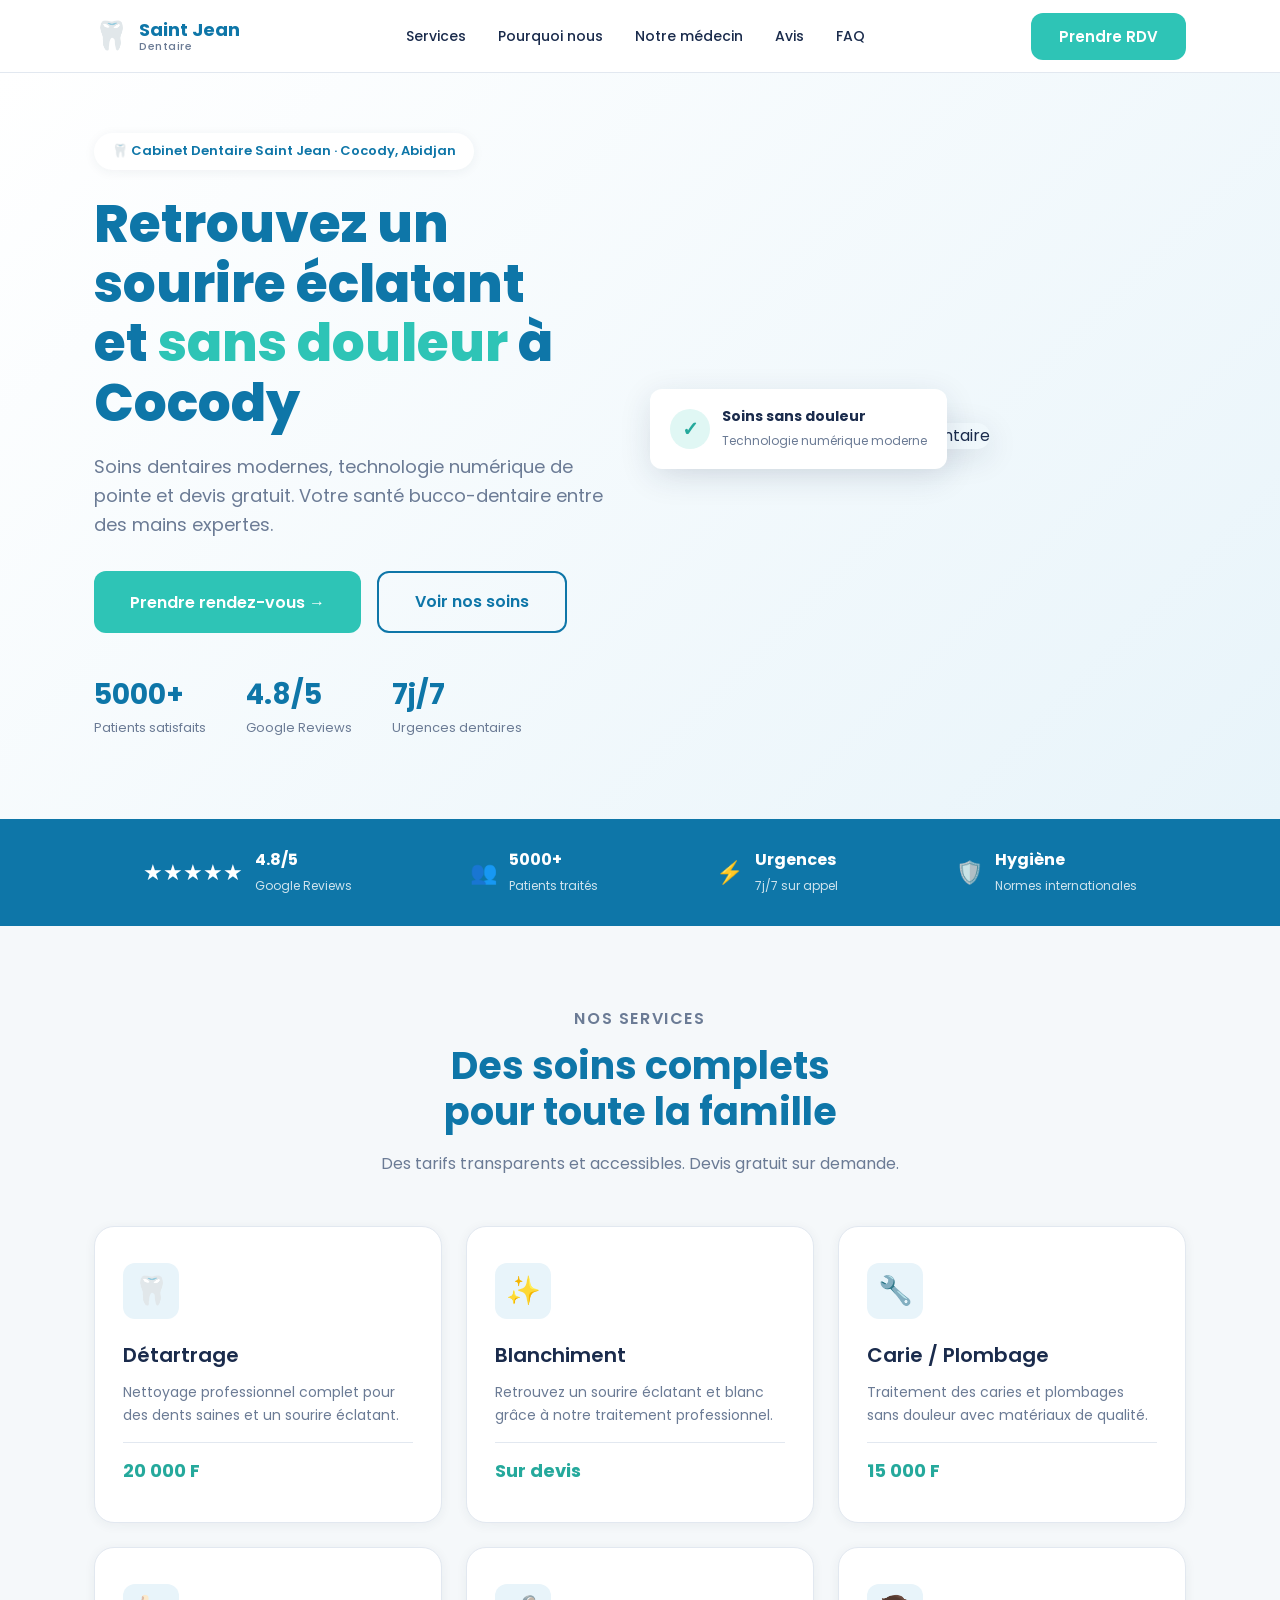
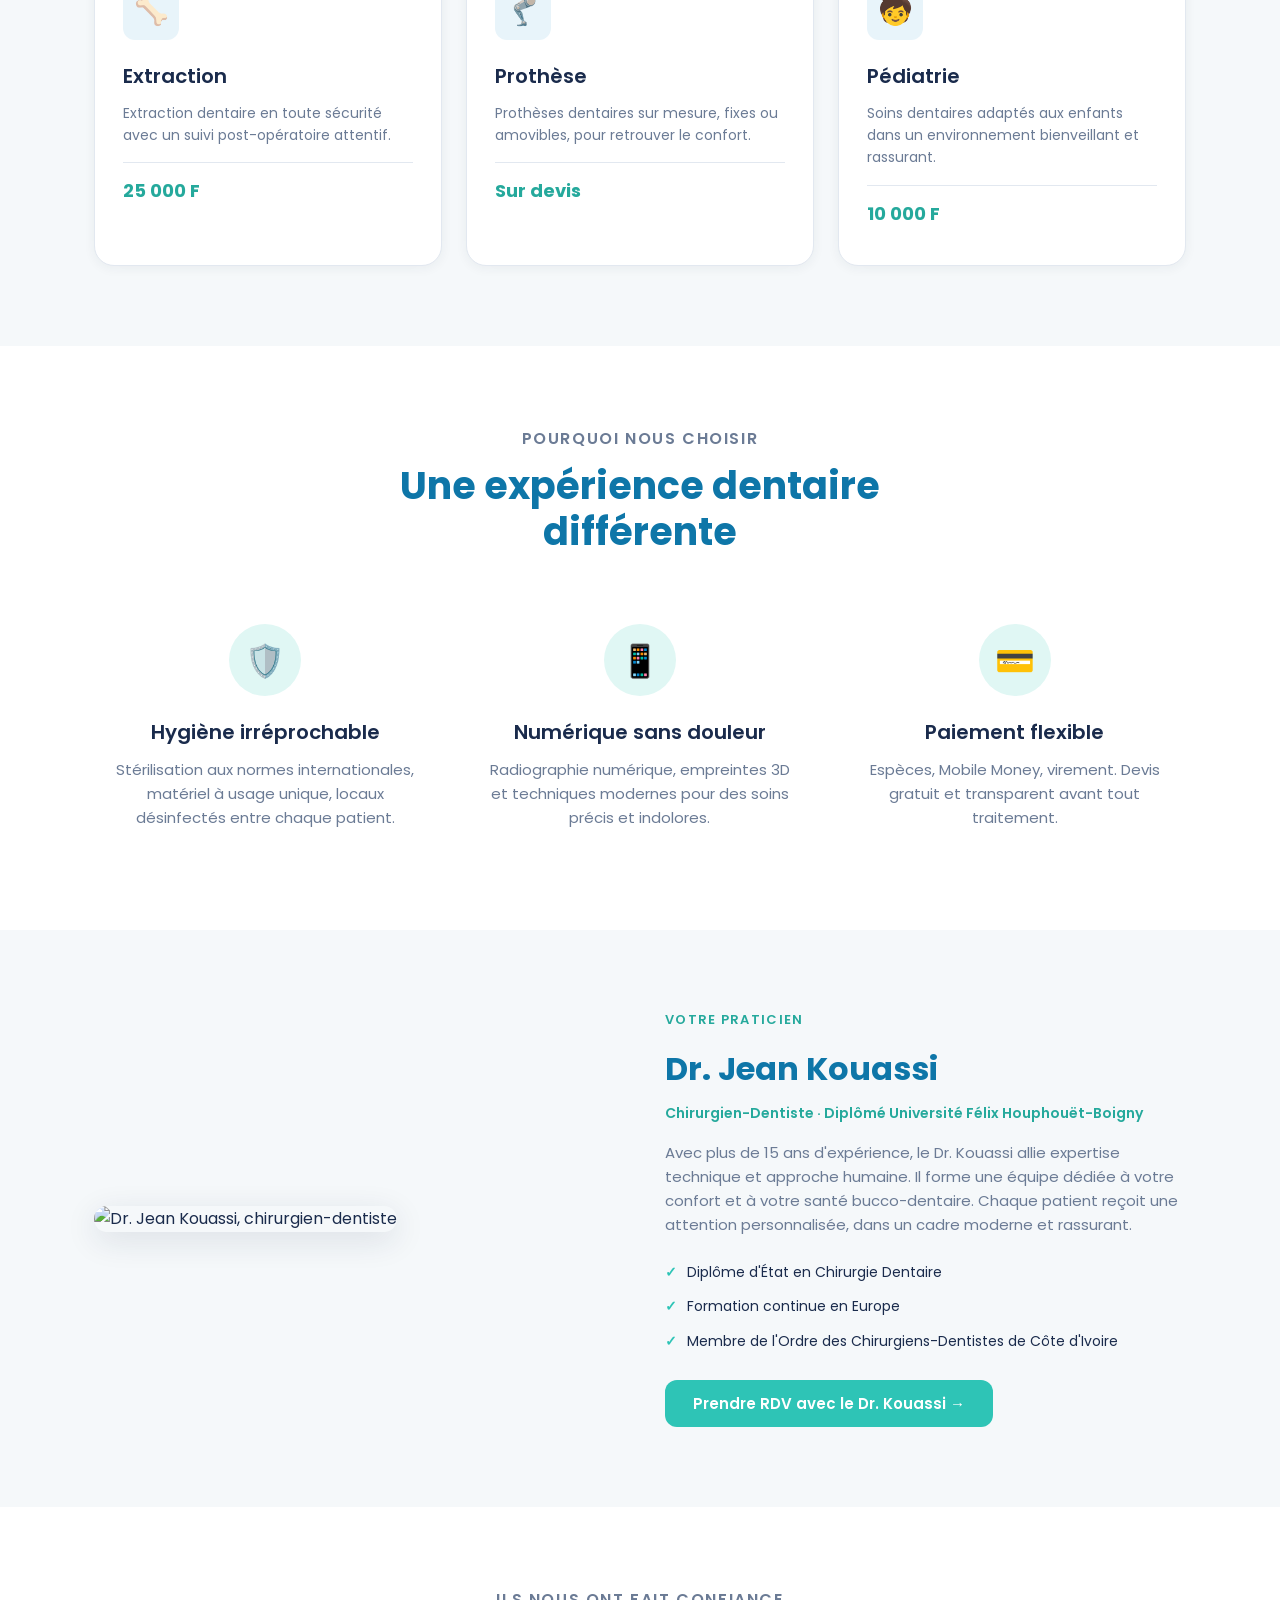
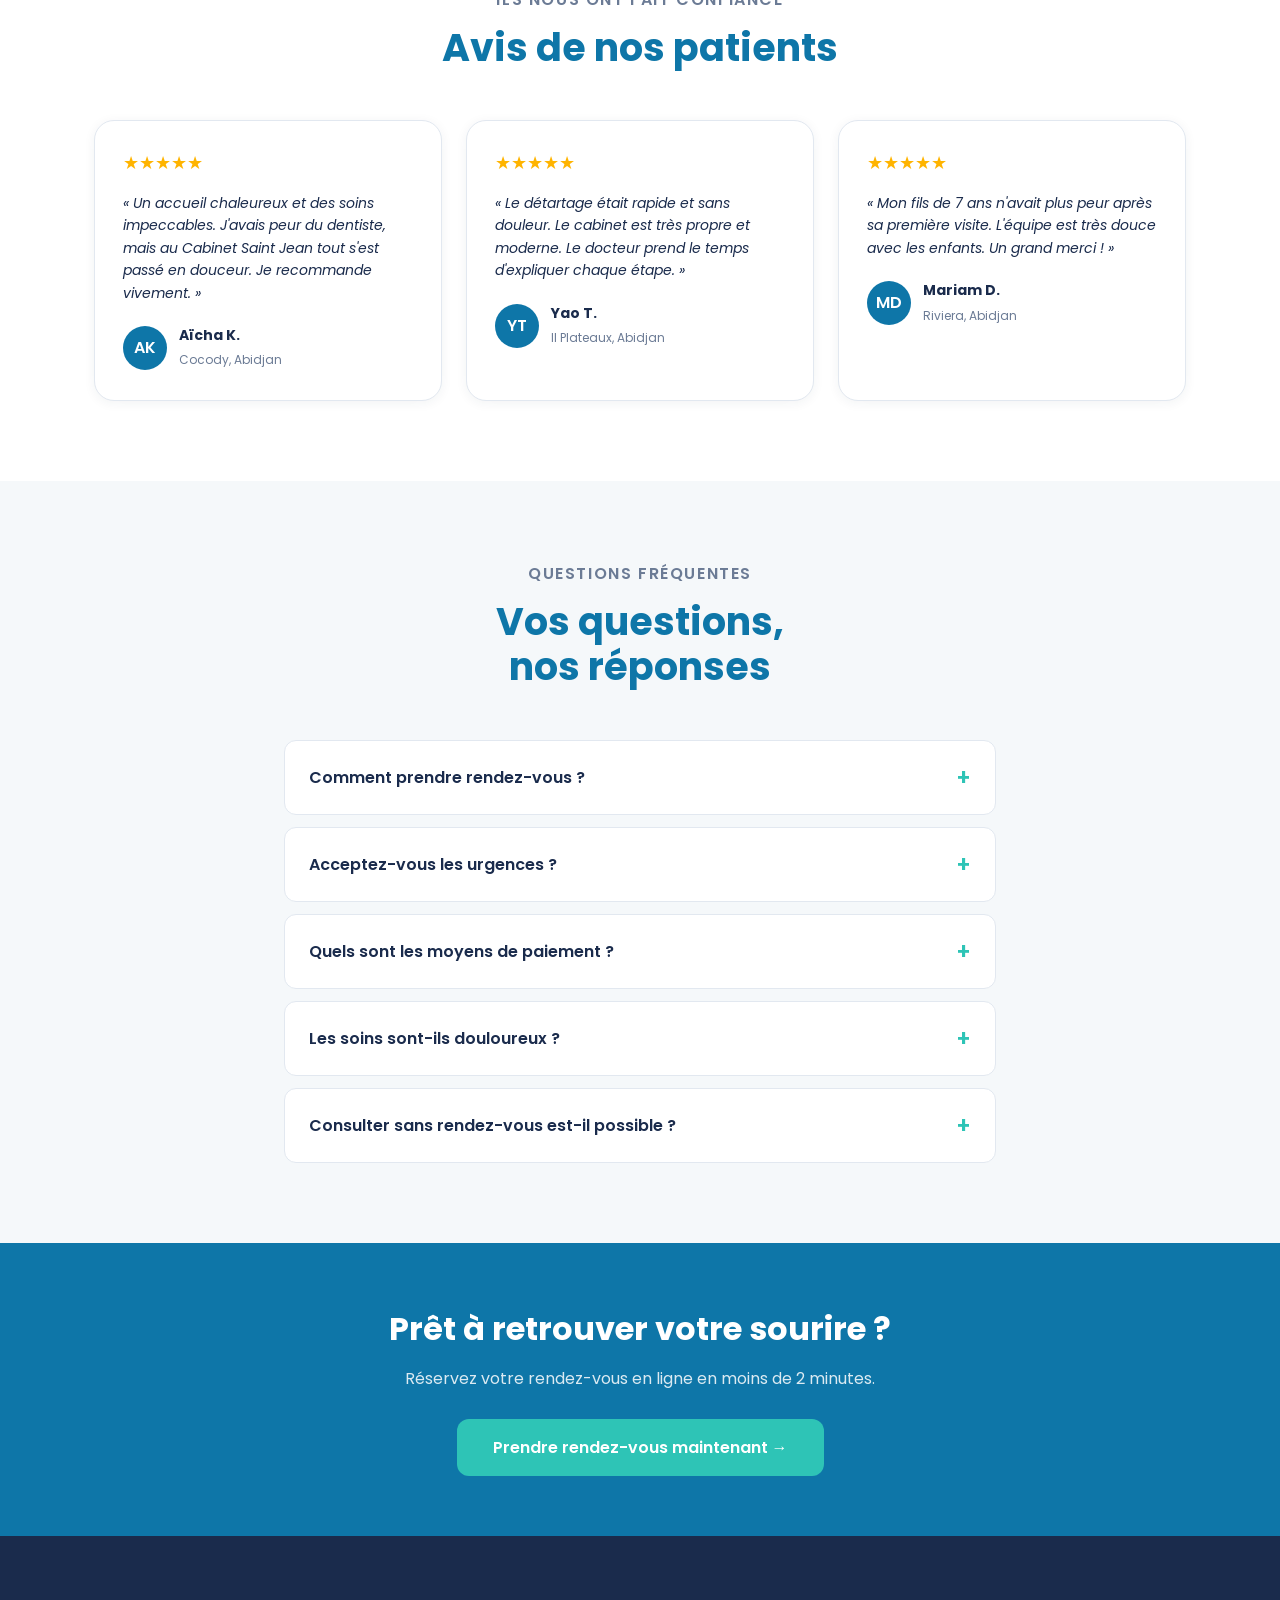
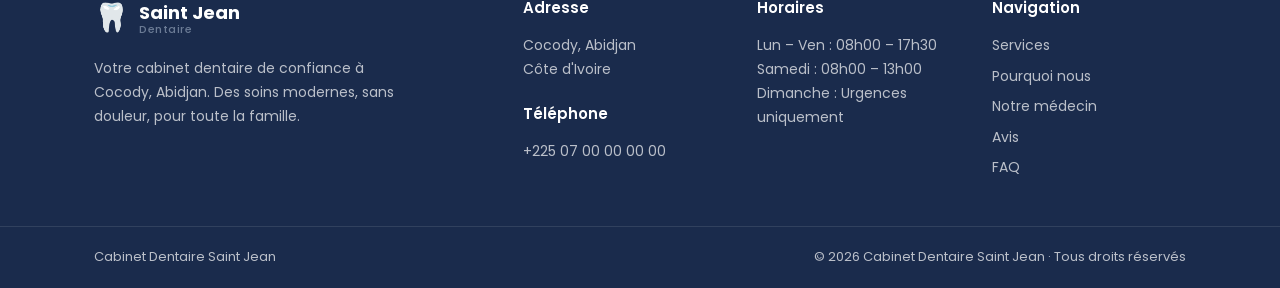
==== index.html @ 327d853f "Add files via upload" ====
<!DOCTYPE html>
<html lang="fr">
<head>
  <meta charset="UTF-8" />
  <meta name="viewport" content="width=device-width, initial-scale=1.0" />
  <title>Cabinet Dentaire Saint Jean — Cocody Abidjan</title>
  <meta name="description" content="Cabinet dentaire moderne à Cocody, Abidjan. Détartrage, blanchiment, soins sans douleur. Prenez rendez-vous en ligne et recevez votre ticket de confirmation." />
  <link rel="preconnect" href="https://fonts.googleapis.com">
  <link rel="preconnect" href="https://fonts.gstatic.com" crossorigin>
  <link href="https://fonts.googleapis.com/css2?family=Poppins:wght@300;400;500;600;700;800&display=swap" rel="stylesheet">
  <link rel="stylesheet" href="styles.css" />
  
</head>
<body>

  <!-- HEADER -->
  <header class="header" id="header">
    <div class="container header-inner">
      <a href="#hero" class="logo">
        <span class="logo-icon">🦷</span>
        <span class="logo-text"><strong>Saint Jean</strong><small>Dentaire</small></span>
      </a>
      <nav class="nav" id="nav">
        <a href="#services">Services</a>
        <a href="#pourquoi">Pourquoi nous</a>
        <a href="#medecin">Notre médecin</a>
        <a href="#avis">Avis</a>
        <a href="#faq">FAQ</a>
      </nav>
      <button class="btn btn-cta" onclick="openBookingModal()">Prendre RDV</button>
      <button class="burger" id="burger" aria-label="Menu">☰</button>
    </div>
  </header>

  <!-- HERO -->
  <section class="hero" id="hero">
    <div class="container hero-inner">
      <div class="hero-content">
        <p class="hero-badge">🦷 Cabinet Dentaire Saint Jean · Cocody, Abidjan</p>
        <h1>Retrouvez un sourire éclatant<br>et <span class="text-accent">sans douleur</span> à Cocody</h1>
        <p class="hero-sub">Soins dentaires modernes, technologie numérique de pointe et devis gratuit. Votre santé bucco-dentaire entre des mains expertes.</p>
        <div class="hero-actions">
          <button class="btn btn-cta btn-lg" onclick="openBookingModal()">Prendre rendez-vous →</button>
          <a href="#services" class="btn btn-outline btn-lg">Voir nos soins</a>
        </div>
        <div class="hero-stats">
          <div><strong>5000+</strong><span>Patients satisfaits</span></div>
          <div><strong>4.8/5</strong><span>Google Reviews</span></div>
          <div><strong>7j/7</strong><span>Urgences dentaires</span></div>
        </div>
      </div>
      <div class="hero-image">
        <img src="https://images.pexels.com/photos/3845627/pexels-photo-3845627.jpeg?auto=compress&cs=tinysrgb&w=800" alt="Patiente souriante au cabinet dentaire" />
        <div class="hero-card">
          <div class="hero-card-icon">✓</div>
          <div><strong>Soins sans douleur</strong><span>Technologie numérique moderne</span></div>
        </div>
      </div>
    </div>
  </section>

  <!-- TRUST BAR -->
  <section class="trust-bar">
    <div class="container trust-inner">
      <div class="trust-item"><span class="trust-icon">★★★★★</span><div><strong>4.8/5</strong><small>Google Reviews</small></div></div>
      <div class="trust-item"><span class="trust-icon">👥</span><div><strong>5000+</strong><small>Patients traités</small></div></div>
      <div class="trust-item"><span class="trust-icon">⚡</span><div><strong>Urgences</strong><small>7j/7 sur appel</small></div></div>
      <div class="trust-item"><span class="trust-icon">🛡️</span><div><strong>Hygiène</strong><small>Normes internationales</small></div></div>
    </div>
  </section>

  <!-- SERVICES -->
  <section class="section section-alt" id="services">
    <div class="container">
      <div class="section-head">
        <p class="eyebrow">Nos services</p>
        <h2>Des soins complets<br>pour toute la famille</h2>
        <p>Des tarifs transparents et accessibles. Devis gratuit sur demande.</p>
      </div>
      <div class="services-grid">
        <div class="service-card">
          <div class="service-icon">🦷</div>
          <h3>Détartrage</h3>
          <p>Nettoyage professionnel complet pour des dents saines et un sourire éclatant.</p>
          <div class="service-price">20 000 F</div>
        </div>
        <div class="service-card">
          <div class="service-icon">✨</div>
          <h3>Blanchiment</h3>
          <p>Retrouvez un sourire éclatant et blanc grâce à notre traitement professionnel.</p>
          <div class="service-price">Sur devis</div>
        </div>
        <div class="service-card">
          <div class="service-icon">🔧</div>
          <h3>Carie / Plombage</h3>
          <p>Traitement des caries et plombages sans douleur avec matériaux de qualité.</p>
          <div class="service-price">15 000 F</div>
        </div>
        <div class="service-card">
          <div class="service-icon">🦴</div>
          <h3>Extraction</h3>
          <p>Extraction dentaire en toute sécurité avec un suivi post-opératoire attentif.</p>
          <div class="service-price">25 000 F</div>
        </div>
        <div class="service-card">
          <div class="service-icon">🦿</div>
          <h3>Prothèse</h3>
          <p>Prothèses dentaires sur mesure, fixes ou amovibles, pour retrouver le confort.</p>
          <div class="service-price">Sur devis</div>
        </div>
        <div class="service-card">
          <div class="service-icon">🧒</div>
          <h3>Pédiatrie</h3>
          <p>Soins dentaires adaptés aux enfants dans un environnement bienveillant et rassurant.</p>
          <div class="service-price">10 000 F</div>
        </div>
      </div>
    </div>
  </section>

  <!-- POURQUOI NOUS -->
  <section class="section" id="pourquoi">
    <div class="container">
      <div class="section-head">
        <p class="eyebrow">Pourquoi nous choisir</p>
        <h2>Une expérience dentaire<br>différente</h2>
      </div>
      <div class="features-grid">
        <div class="feature-card">
          <div class="feature-icon">🛡️</div>
          <h3>Hygiène irréprochable</h3>
          <p>Stérilisation aux normes internationales, matériel à usage unique, locaux désinfectés entre chaque patient.</p>
        </div>
        <div class="feature-card">
          <div class="feature-icon">📱</div>
          <h3>Numérique sans douleur</h3>
          <p>Radiographie numérique, empreintes 3D et techniques modernes pour des soins précis et indolores.</p>
        </div>
        <div class="feature-card">
          <div class="feature-icon">💳</div>
          <h3>Paiement flexible</h3>
          <p>Espèces, Mobile Money, virement. Devis gratuit et transparent avant tout traitement.</p>
        </div>
      </div>
    </div>
  </section>

  <!-- MEDECIN -->
  <section class="section section-alt" id="medecin">
    <div class="container medecin-inner">
      <div class="medecin-image">
        <img src="https://images.pexels.com/photos/5355892/pexels-photo-5355892.jpeg?auto=compress&cs=tinysrgb&w=700" alt="Dr. Jean Kouassi, chirurgien-dentiste" />
      </div>
      <div class="medecin-content">
        <p class="eyebrow">Votre praticien</p>
        <h2>Dr. Jean Kouassi</h2>
        <p class="medecin-title">Chirurgien-Dentiste · Diplômé Université Félix Houphouët-Boigny</p>
        <p class="medecin-bio">Avec plus de 15 ans d'expérience, le Dr. Kouassi allie expertise technique et approche humaine. Il forme une équipe dédiée à votre confort et à votre santé bucco-dentaire. Chaque patient reçoit une attention personnalisée, dans un cadre moderne et rassurant.</p>
        <div class="medecin-credentials">
          <div class="cred-item"><span>✓</span> Diplôme d'État en Chirurgie Dentaire</div>
          <div class="cred-item"><span>✓</span> Formation continue en Europe</div>
          <div class="cred-item"><span>✓</span> Membre de l'Ordre des Chirurgiens-Dentistes de Côte d'Ivoire</div>
        </div>
        <button class="btn btn-cta" onclick="openBookingModal()">Prendre RDV avec le Dr. Kouassi →</button>
      </div>
    </div>
  </section>

  <!-- AVIS -->
  <section class="section" id="avis">
    <div class="container">
      <div class="section-head">
        <p class="eyebrow">Ils nous ont fait confiance</p>
        <h2>Avis de nos patients</h2>
      </div>
      <div class="reviews-grid">
        <div class="review-card">
          <div class="review-stars">★★★★★</div>
          <p>« Un accueil chaleureux et des soins impeccables. J'avais peur du dentiste, mais au Cabinet Saint Jean tout s'est passé en douceur. Je recommande vivement. »</p>
          <div class="review-author">
            <div class="review-avatar">AK</div>
            <div><strong>Aïcha K.</strong><small>Cocody, Abidjan</small></div>
          </div>
        </div>
        <div class="review-card">
          <div class="review-stars">★★★★★</div>
          <p>« Le détartage était rapide et sans douleur. Le cabinet est très propre et moderne. Le docteur prend le temps d'expliquer chaque étape. »</p>
          <div class="review-author">
            <div class="review-avatar">YT</div>
            <div><strong>Yao T.</strong><small>II Plateaux, Abidjan</small></div>
          </div>
        </div>
        <div class="review-card">
          <div class="review-stars">★★★★★</div>
          <p>« Mon fils de 7 ans n'avait plus peur après sa première visite. L'équipe est très douce avec les enfants. Un grand merci ! »</p>
          <div class="review-author">
            <div class="review-avatar">MD</div>
            <div><strong>Mariam D.</strong><small>Riviera, Abidjan</small></div>
          </div>
        </div>
      </div>
    </div>
  </section>

  <!-- FAQ -->
  <section class="section section-alt" id="faq">
    <div class="container faq-inner">
      <div class="section-head">
        <p class="eyebrow">Questions fréquentes</p>
        <h2>Vos questions,<br>nos réponses</h2>
      </div>
      <div class="faq-list">
        <div class="faq-item">
          <button class="faq-q" onclick="toggleFaq(this)">Comment prendre rendez-vous ? <span class="faq-icon">+</span></button>
          <div class="faq-a"><p>Cliquez sur le bouton « Prendre RDV », remplissez le formulaire en ligne et choisissez votre créneau. Vous recevrez immédiatement un ticket de confirmation à présenter à l'accueil.</p></div>
        </div>
        <div class="faq-item">
          <button class="faq-q" onclick="toggleFaq(this)">Acceptez-vous les urgences ? <span class="faq-icon">+</span></button>
          <div class="faq-a"><p>Oui, nous acceptons les urgences dentaires 7j/7. Appelez-nous ou prenez un rendez-vous en ligne en sélectionnant le motif « Douleur / Urgence ».</p></div>
        </div>
        <div class="faq-item">
          <button class="faq-q" onclick="toggleFaq(this)">Quels sont les moyens de paiement ? <span class="faq-icon">+</span></button>
          <div class="faq-a"><p>Nous acceptons les espèces, Mobile Money (Orange, MTN, Moov), Wave et les virements bancaires. Un devis gratuit vous est remis avant tout traitement.</p></div>
        </div>
        <div class="faq-item">
          <button class="faq-q" onclick="toggleFaq(this)">Les soins sont-ils douloureux ? <span class="faq-icon">+</span></button>
          <div class="faq-a"><p>Grâce à notre équipement numérique moderne et à nos techniques de pointe, la grande majorité des soins se font sans douleur. Votre confort est notre priorité.</p></div>
        </div>
        <div class="faq-item">
          <button class="faq-q" onclick="toggleFaq(this)">Consulter sans rendez-vous est-il possible ? <span class="faq-icon">+</span></button>
          <div class="faq-a"><p>Nous recommandons fortement de prendre rendez-vous pour éviter l'attente. Les urgences sont toutefois prioritaires et accueillies sans RDV.</p></div>
        </div>
      </div>
    </div>
  </section>

  <!-- CTA BANNER -->
  <section class="cta-banner">
    <div class="container cta-inner">
      <h2>Prêt à retrouver votre sourire ?</h2>
      <p>Réservez votre rendez-vous en ligne en moins de 2 minutes.</p>
      <button class="btn btn-cta btn-lg" onclick="openBookingModal()">Prendre rendez-vous maintenant →</button>
    </div>
  </section>

  <!-- FOOTER -->
  <footer class="footer">
    <div class="container footer-inner">
      <div class="footer-col">
        <div class="logo footer-logo">
          <span class="logo-icon">🦷</span>
          <span class="logo-text"><strong>Saint Jean</strong><small>Dentaire</small></span>
        </div>
        <p class="footer-desc">Votre cabinet dentaire de confiance à Cocody, Abidjan. Des soins modernes, sans douleur, pour toute la famille.</p>
      </div>
      <div class="footer-col">
        <h4>Adresse</h4>
        <p>Cocody, Abidjan<br>Côte d'Ivoire</p>
        <h4 style="margin-top:20px">Téléphone</h4>
        <p>+225 07 00 00 00 00</p>
      </div>
      <div class="footer-col">
        <h4>Horaires</h4>
        <p>Lun – Ven : 08h00 – 17h30<br>Samedi : 08h00 – 13h00<br>Dimanche : Urgences uniquement</p>
      </div>
      <div class="footer-col">
        <h4>Navigation</h4>
        <a href="#services">Services</a>
        <a href="#pourquoi">Pourquoi nous</a>
        <a href="#medecin">Notre médecin</a>
        <a href="#avis">Avis</a>
        <a href="#faq">FAQ</a>
      </div>
    </div>
    <div class="footer-bottom">
      <div class="container">
        <p id="footer-name" ondblclick="window.location.href='admin.html'">Cabinet Dentaire Saint Jean</p>
        <p>© 2026 Cabinet Dentaire Saint Jean · Tous droits réservés</p>
      </div>
    </div>
  </footer>

  <!-- BOOKING MODAL -->
  <div class="modal-overlay" id="bookingModal">
    <div class="modal modal-booking">
      <button class="modal-close" onclick="closeBookingModal()">×</button>
      <div id="bookingFormWrap">
        <p class="eyebrow">Réservation en ligne</p>
        <h2 class="modal-title">Prendre rendez-vous</h2>
        <p class="modal-sub">Remplissez le formulaire ci-dessous. Vous recevrez un ticket de confirmation immédiat.</p>
        <form id="bookingForm" onsubmit="submitBooking(event)">
          <div class="form-row">
            <div class="form-group">
              <label for="bk-nom">Nom complet <span class="req">*</span></label>
              <input type="text" id="bk-nom" required placeholder="Ex: Aïcha Koné" />
            </div>
            <div class="form-group">
              <label for="bk-tel">Téléphone (+225) <span class="req">*</span></label>
              <input type="tel" id="bk-tel" required placeholder="07 00 00 00 00" />
            </div>
          </div>
          <div class="form-row">
            <div class="form-group">
              <label for="bk-email">Email (optionnel)</label>
              <input type="email" id="bk-email" placeholder="vous@exemple.com" />
            </div>
            <div class="form-group">
              <label for="bk-motif">Motif <span class="req">*</span></label>
              <select id="bk-motif" required>
                <option value="">Choisir un motif</option>
                <option value="Détartrage">Détartrage</option>
                <option value="Blanchiment">Blanchiment</option>
                <option value="Carie/Plombage">Carie / Plombage</option>
                <option value="Extraction">Extraction</option>
                <option value="Douleur/Urgence">Douleur / Urgence</option>
                <option value="Autre">Autre</option>
              </select>
            </div>
          </div>
          <div class="form-row">
            <div class="form-group">
              <label for="bk-date">Date <span class="req">*</span></label>
              <input type="date" id="bk-date" required onchange="updateTimeSlots()" />
            </div>
            <div class="form-group">
              <label for="bk-heure">Heure <span class="req">*</span></label>
              <select id="bk-heure" required>
                <option value="">Choisir une heure</option>
              </select>
            </div>
          </div>
          <div class="form-error" id="bookingError"></div>
          <button type="submit" class="btn btn-cta btn-full btn-lg" id="bookingSubmit">Confirmer mon rendez-vous →</button>
        </form>
      </div>

      <!-- TICKET VIEW -->
      <div id="ticketView" style="display:none">
        <div class="ticket-card" id="ticketCard">
          <div class="ticket-header">
            <div class="ticket-logo">🦷 Saint Jean</div>
            <div class="ticket-confirmed">
              <span class="ticket-check">✓</span> Confirmé
            </div>
          </div>
          <div class="ticket-body">
            <p class="ticket-label">Votre numéro de ticket</p>
            <h2 class="ticket-id" id="ticketId">SJ-0000-000</h2>
            <div class="ticket-details">
              <div class="ticket-row"><span>Patient</span><strong id="ticketNom">—</strong></div>
              <div class="ticket-row"><span>Motif</span><strong id="ticketMotif">—</strong></div>
              <div class="ticket-row"><span>Date</span><strong id="ticketDate">—</strong></div>
              <div class="ticket-row"><span>Heure</span><strong id="ticketHeure">—</strong></div>
              <div class="ticket-row"><span>Adresse</span><strong>Cocody, Abidjan</strong></div>
            </div>
            <div class="ticket-qr">
              <img id="ticketQr" alt="QR Code du ticket" />
            </div>
            <p class="ticket-instruction">Présentez ce ticket à l'accueil du cabinet le jour de votre rendez-vous.</p>
          </div>
        </div>
        <div class="ticket-actions">
          <button class="btn btn-cta" onclick="downloadTicket()">Télécharger le ticket (PDF)</button>
          <button class="btn btn-outline" onclick="resetBooking()">Nouveau rendez-vous</button>
        </div>
      </div>
    </div>
  </div>

  <script type="module" src="app.js"></script>
</body>
</html>
---- styles.css ----
:root {
  --white: #FFFFFF;
  --primary: #0E76A8;
  --primary-dark: #0A5A82;
  --primary-light: #E8F4FA;
  --accent: #2EC4B6;
  --accent-dark: #25A99C;
  --accent-light: #E0F7F4;
  --bg-alt: #F5F8FA;
  --text: #1A2B4C;
  --text-muted: #6B7B95;
  --border: #E2E8F0;
  --shadow: 0 2px 12px rgba(26, 43, 76, 0.06);
  --shadow-lg: 0 8px 32px rgba(26, 43, 76, 0.12);
  --radius: 12px;
  --radius-lg: 20px;
  --transition: 0.3s ease;
}

* { margin: 0; padding: 0; box-sizing: border-box; }

html { scroll-behavior: smooth; }

body {
  font-family: 'Poppins', sans-serif;
  color: var(--text);
  background: var(--white);
  line-height: 1.6;
  overflow-x: hidden;
}

.container { max-width: 1140px; margin: 0 auto; padding: 0 24px; }

/* BUTTONS */
.btn {
  display: inline-flex;
  align-items: center;
  justify-content: center;
  gap: 8px;
  padding: 12px 28px;
  border: none;
  border-radius: var(--radius);
  font-family: 'Poppins', sans-serif;
  font-size: 15px;
  font-weight: 600;
  cursor: pointer;
  transition: all var(--transition);
  text-decoration: none;
  white-space: nowrap;
}
.btn-cta {
  background: var(--accent);
  color: var(--white);
}
.btn-cta:hover {
  background: var(--accent-dark);
  transform: translateY(-2px);
  box-shadow: 0 6px 20px rgba(46, 196, 182, 0.35);
}
.btn-outline {
  background: transparent;
  color: var(--primary);
  border: 2px solid var(--primary);
}
.btn-outline:hover {
  background: var(--primary);
  color: var(--white);
}
.btn-lg { padding: 16px 36px; font-size: 16px; }
.btn-full { width: 100%; }

/* HEADER */
.header {
  position: sticky;
  top: 0;
  z-index: 100;
  background: var(--white);
  border-bottom: 1px solid var(--border);
  transition: box-shadow var(--transition);
}
.header.scrolled { box-shadow: var(--shadow); }
.header-inner {
  display: flex;
  align-items: center;
  justify-content: space-between;
  height: 72px;
}
.logo {
  display: flex;
  align-items: center;
  gap: 10px;
  text-decoration: none;
  color: var(--text);
}
.logo-icon { font-size: 28px; }
.logo-text { display: flex; flex-direction: column; line-height: 1.1; }
.logo-text strong { color: var(--primary); font-size: 18px; font-weight: 700; }
.logo-text small { color: var(--text-muted); font-size: 11px; font-weight: 500; letter-spacing: 0.05em; }
.nav {
  display: flex;
  gap: 32px;
}
.nav a {
  color: var(--text);
  text-decoration: none;
  font-size: 14px;
  font-weight: 500;
  transition: color var(--transition);
}
.nav a:hover { color: var(--primary); }
.burger { display: none; background: none; border: none; font-size: 24px; cursor: pointer; color: var(--text); }

/* HERO */
.hero { padding: 60px 0 80px; background: linear-gradient(135deg, var(--white) 0%, var(--primary-light) 100%); }
.hero-inner { display: flex; align-items: center; gap: 60px; }
.hero-content { flex: 1; }
.hero-badge {
  display: inline-block;
  background: var(--white);
  color: var(--primary);
  padding: 8px 18px;
  border-radius: 50px;
  font-size: 13px;
  font-weight: 600;
  margin-bottom: 24px;
  box-shadow: var(--shadow);
}
.hero h1 {
  font-size: clamp(32px, 5vw, 52px);
  font-weight: 800;
  line-height: 1.15;
  color: var(--primary);
  margin-bottom: 20px;
}
.text-accent { color: var(--accent); }
.hero-sub {
  font-size: 18px;
  color: var(--text-muted);
  margin-bottom: 32px;
  max-width: 520px;
}
.hero-actions { display: flex; gap: 16px; margin-bottom: 40px; flex-wrap: wrap; }
.hero-stats { display: flex; gap: 40px; }
.hero-stats > div { display: flex; flex-direction: column; }
.hero-stats strong { font-size: 28px; color: var(--primary); font-weight: 700; }
.hero-stats span { font-size: 13px; color: var(--text-muted); }
.hero-image { flex: 1; position: relative; }
.hero-image img {
  width: 100%;
  border-radius: var(--radius-lg);
  box-shadow: var(--shadow-lg);
  object-fit: cover;
  aspect-ratio: 4/3;
}
.hero-card {
  position: absolute;
  bottom: -20px;
  left: -20px;
  background: var(--white);
  padding: 16px 20px;
  border-radius: var(--radius);
  box-shadow: var(--shadow-lg);
  display: flex;
  align-items: center;
  gap: 12px;
}
.hero-card-icon {
  width: 40px; height: 40px;
  background: var(--accent-light);
  color: var(--accent-dark);
  border-radius: 50%;
  display: flex; align-items: center; justify-content: center;
  font-size: 20px; font-weight: 700;
}
.hero-card strong { display: block; font-size: 14px; color: var(--text); }
.hero-card span { font-size: 12px; color: var(--text-muted); }

/* TRUST BAR */
.trust-bar { background: var(--primary); padding: 28px 0; }
.trust-inner { display: flex; justify-content: space-around; flex-wrap: wrap; gap: 20px; }
.trust-item { display: flex; align-items: center; gap: 12px; color: var(--white); }
.trust-icon { font-size: 22px; }
.trust-item strong { display: block; font-size: 16px; }
.trust-item small { font-size: 12px; opacity: 0.8; }

/* SECTIONS */
.section { padding: 80px 0; }
.section-alt { background: var(--bg-alt); }
.section-head { text-align: center; max-width: 600px; margin: 0 auto 50px; }
.eyebrow {
  color: var(--accent-dark);
  font-size: 13px;
  font-weight: 600;
  text-transform: uppercase;
  letter-spacing: 0.1em;
  margin-bottom: 12px;
}
.section-head h2 {
  font-size: clamp(26px, 4vw, 38px);
  font-weight: 700;
  color: var(--primary);
  line-height: 1.2;
  margin-bottom: 16px;
}
.section-head p { color: var(--text-muted); font-size: 16px; }

/* SERVICES */
.services-grid {
  display: grid;
  grid-template-columns: repeat(3, 1fr);
  gap: 24px;
}
.service-card {
  background: var(--white);
  border-radius: var(--radius-lg);
  padding: 36px 28px;
  box-shadow: var(--shadow);
  transition: all var(--transition);
  border: 1px solid var(--border);
}
.service-card:hover {
  transform: translateY(-6px);
  box-shadow: var(--shadow-lg);
  border-color: var(--accent);
}
.service-icon {
  width: 56px; height: 56px;
  background: var(--primary-light);
  border-radius: var(--radius);
  display: flex; align-items: center; justify-content: center;
  font-size: 28px;
  margin-bottom: 20px;
}
.service-card h3 { font-size: 20px; font-weight: 600; color: var(--text); margin-bottom: 10px; }
.service-card p { color: var(--text-muted); font-size: 14px; margin-bottom: 16px; }
.service-price {
  font-size: 18px;
  font-weight: 700;
  color: var(--accent-dark);
  padding-top: 14px;
  border-top: 1px solid var(--border);
}

/* FEATURES */
.features-grid {
  display: grid;
  grid-template-columns: repeat(3, 1fr);
  gap: 32px;
}
.feature-card { text-align: center; padding: 20px; }
.feature-icon {
  width: 72px; height: 72px;
  background: var(--accent-light);
  border-radius: 50%;
  display: flex; align-items: center; justify-content: center;
  font-size: 32px;
  margin: 0 auto 20px;
}
.feature-card h3 { font-size: 20px; font-weight: 600; color: var(--text); margin-bottom: 10px; }
.feature-card p { color: var(--text-muted); font-size: 15px; }

/* MEDECIN */
.medecin-inner { display: flex; align-items: center; gap: 50px; }
.medecin-image { flex: 1; }
.medecin-image img {
  width: 100%;
  border-radius: var(--radius-lg);
  box-shadow: var(--shadow-lg);
  aspect-ratio: 3/4;
  object-fit: cover;
}
.medecin-content { flex: 1; }
.medecin-content h2 { font-size: 32px; font-weight: 700; color: var(--primary); margin-bottom: 8px; }
.medecin-title { font-size: 14px; color: var(--accent-dark); font-weight: 600; margin-bottom: 16px; }
.medecin-bio { color: var(--text-muted); font-size: 15px; margin-bottom: 24px; }
.medecin-credentials { margin-bottom: 28px; }
.cred-item { display: flex; align-items: center; gap: 10px; margin-bottom: 12px; font-size: 14px; color: var(--text); }
.cred-item span { color: var(--accent); font-weight: 700; }

/* REVIEWS */
.reviews-grid {
  display: grid;
  grid-template-columns: repeat(3, 1fr);
  gap: 24px;
}
.review-card {
  background: var(--white);
  border-radius: var(--radius-lg);
  padding: 28px;
  box-shadow: var(--shadow);
  border: 1px solid var(--border);
}
.review-stars { color: #FFB400; font-size: 18px; margin-bottom: 14px; }
.review-card p { color: var(--text); font-size: 14px; margin-bottom: 20px; font-style: italic; }
.review-author { display: flex; align-items: center; gap: 12px; }
.review-avatar {
  width: 44px; height: 44px;
  background: var(--primary);
  color: var(--white);
  border-radius: 50%;
  display: flex; align-items: center; justify-content: center;
  font-size: 16px; font-weight: 600;
}
.review-author strong { display: block; font-size: 14px; }
.review-author small { font-size: 12px; color: var(--text-muted); }

/* FAQ */
.faq-inner { max-width: 760px; margin: 0 auto; }
.faq-list { display: flex; flex-direction: column; gap: 12px; }
.faq-item {
  background: var(--white);
  border-radius: var(--radius);
  border: 1px solid var(--border);
  overflow: hidden;
}
.faq-q {
  width: 100%;
  text-align: left;
  background: none;
  border: none;
  padding: 20px 24px;
  font-size: 16px;
  font-weight: 600;
  color: var(--text);
  cursor: pointer;
  display: flex;
  justify-content: space-between;
  align-items: center;
  font-family: 'Poppins', sans-serif;
}
.faq-icon { font-size: 22px; color: var(--accent); transition: transform var(--transition); }
.faq-item.open .faq-icon { transform: rotate(45deg); }
.faq-a {
  max-height: 0;
  overflow: hidden;
  transition: max-height var(--transition);
}
.faq-a p { padding: 0 24px 20px; color: var(--text-muted); font-size: 14px; }
.faq-item.open .faq-a { max-height: 200px; }

/* CTA BANNER */
.cta-banner { background: var(--primary); padding: 60px 0; text-align: center; }
.cta-banner h2 { color: var(--white); font-size: 32px; font-weight: 700; margin-bottom: 12px; }
.cta-banner p { color: rgba(255,255,255,0.85); font-size: 16px; margin-bottom: 28px; }

/* FOOTER */
.footer { background: var(--text); color: rgba(255,255,255,0.7); padding: 60px 0 0; }
.footer-inner { display: grid; grid-template-columns: 2fr 1fr 1fr 1fr; gap: 40px; padding-bottom: 40px; }
.footer-logo { margin-bottom: 16px; }
.footer-logo .logo-text strong { color: var(--white); }
.footer-desc { font-size: 14px; line-height: 1.6; max-width: 300px; }
.footer-col h4 { color: var(--white); font-size: 15px; font-weight: 600; margin-bottom: 14px; }
.footer-col p { font-size: 14px; line-height: 1.7; }
.footer-col a { display: block; color: rgba(255,255,255,0.7); text-decoration: none; font-size: 14px; margin-bottom: 8px; transition: color var(--transition); }
.footer-col a:hover { color: var(--accent); }
.footer-bottom { border-top: 1px solid rgba(255,255,255,0.1); padding: 20px 0; }
.footer-bottom .container { display: flex; justify-content: space-between; align-items: center; }
.footer-bottom p { font-size: 13px; }
#footer-name { cursor: default; user-select: none; }

/* MODAL */
.modal-overlay {
  position: fixed;
  inset: 0;
  background: rgba(26, 43, 76, 0.5);
  display: none;
  align-items: center;
  justify-content: center;
  z-index: 1000;
  padding: 20px;
  overflow-y: auto;
}
.modal-overlay.open { display: flex; }
.modal {
  background: var(--white);
  border-radius: var(--radius-lg);
  max-width: 560px;
  width: 100%;
  padding: 40px;
  position: relative;
  max-height: 90vh;
  overflow-y: auto;
  animation: modalIn 0.3s ease;
}
@keyframes modalIn { from { opacity: 0; transform: translateY(20px); } to { opacity: 1; transform: translateY(0); } }
.modal-close {
  position: absolute;
  top: 16px; right: 16px;
  width: 36px; height: 36px;
  border: none;
  background: var(--bg-alt);
  border-radius: 50%;
  font-size: 22px;
  cursor: pointer;
  color: var(--text-muted);
  transition: all var(--transition);
}
.modal-close:hover { background: var(--border); color: var(--text); }
.modal-title { font-size: 26px; font-weight: 700; color: var(--primary); margin-bottom: 8px; }
.modal-sub { color: var(--text-muted); font-size: 14px; margin-bottom: 28px; }

/* FORM */
.form-row { display: flex; gap: 16px; margin-bottom: 18px; }
.form-group { flex: 1; }
.form-group label {
  display: block;
  font-size: 13px;
  font-weight: 600;
  color: var(--text);
  margin-bottom: 6px;
}
.req { color: #e23d2b; }
.form-group input,
.form-group select {
  width: 100%;
  padding: 12px 14px;
  border: 2px solid var(--border);
  border-radius: var(--radius);
  font-family: 'Poppins', sans-serif;
  font-size: 14px;
  color: var(--text);
  transition: border var(--transition);
  background: var(--white);
}
.form-group input:focus,
.form-group select:focus {
  outline: none;
  border-color: var(--accent);
}
.form-error {
  color: #e23d2b;
  font-size: 14px;
  margin-bottom: 16px;
  min-height: 20px;
}

/* TICKET */
.ticket-card {
  background: var(--white);
  border: 2px solid var(--accent);
  border-radius: var(--radius-lg);
  overflow: hidden;
  margin-bottom: 20px;
}
.ticket-header {
  background: var(--primary);
  color: var(--white);
  padding: 20px 28px;
  display: flex;
  justify-content: space-between;
  align-items: center;
}
.ticket-logo { font-size: 18px; font-weight: 700; }
.ticket-confirmed { display: flex; align-items: center; gap: 6px; font-size: 14px; font-weight: 600; }
.ticket-check {
  width: 22px; height: 22px;
  background: var(--accent);
  border-radius: 50%;
  display: flex; align-items: center; justify-content: center;
  font-size: 14px;
}
.ticket-body { padding: 28px; text-align: center; }
.ticket-label { font-size: 13px; color: var(--text-muted); text-transform: uppercase; letter-spacing: 0.08em; margin-bottom: 8px; }
.ticket-id { font-size: 32px; font-weight: 800; color: var(--primary); margin-bottom: 24px; letter-spacing: 0.02em; }
.ticket-details { text-align: left; margin-bottom: 24px; }
.ticket-row {
  display: flex;
  justify-content: space-between;
  padding: 10px 0;
  border-bottom: 1px solid var(--border);
  font-size: 14px;
}
.ticket-row span { color: var(--text-muted); }
.ticket-row strong { color: var(--text); }
.ticket-qr { display: flex; justify-content: center; margin-bottom: 20px; }
.ticket-qr img { width: 140px; height: 140px; border-radius: var(--radius); }
.ticket-instruction { font-size: 13px; color: var(--text-muted); padding: 0 20px; }
.ticket-actions { display: flex; gap: 12px; flex-wrap: wrap; }
.ticket-actions .btn { flex: 1; min-width: 180px; }

/* ADMIN PAGES */
.admin-body {
  background: var(--bg-alt);
  min-height: 100vh;
  display: flex;
  align-items: center;
  justify-content: center;
  padding: 24px;
}
.admin-login-card {
  background: var(--white);
  border-radius: var(--radius-lg);
  padding: 48px 40px;
  max-width: 420px;
  width: 100%;
  box-shadow: var(--shadow-lg);
  text-align: center;
}
.admin-login-card .logo-icon { font-size: 48px; margin-bottom: 16px; }
.admin-login-card h1 { font-size: 24px; font-weight: 700; color: var(--primary); margin-bottom: 8px; }
.admin-login-card p { color: var(--text-muted); font-size: 14px; margin-bottom: 28px; }
.admin-login-card .form-group { margin-bottom: 20px; text-align: left; }
.admin-login-card .btn-cta { width: 100%; }
.admin-back { display: block; margin-top: 20px; color: var(--text-muted); text-decoration: none; font-size: 14px; }
.admin-back:hover { color: var(--primary); }

/* DASHBOARD */
.dash-body { background: var(--bg-alt); min-height: 100vh; }
.dash-header {
  background: var(--white);
  border-bottom: 1px solid var(--border);
  padding: 16px 0;
  position: sticky; top: 0; z-index: 50;
}
.dash-header-inner {
  display: flex; align-items: center; justify-content: space-between;
  max-width: 1200px; margin: 0 auto; padding: 0 24px;
}
.dash-header .logo-text strong { color: var(--primary); }
.dash-logout {
  background: none; border: 1px solid var(--border);
  padding: 8px 18px; border-radius: var(--radius);
  color: var(--text); font-size: 14px; font-weight: 500;
  cursor: pointer; transition: all var(--transition); font-family: 'Poppins', sans-serif;
}
.dash-logout:hover { background: #e23d2b; color: var(--white); border-color: #e23d2b; }
.dash-main { max-width: 1200px; margin: 0 auto; padding: 32px 24px; }
.dash-title { font-size: 28px; font-weight: 700; color: var(--primary); margin-bottom: 24px; }
.dash-stats { display: grid; grid-template-columns: repeat(3, 1fr); gap: 16px; margin-bottom: 28px; }
.dash-stat {
  background: var(--white); border-radius: var(--radius); padding: 24px;
  box-shadow: var(--shadow); text-align: center;
}
.dash-stat strong { display: block; font-size: 32px; color: var(--primary); font-weight: 700; }
.dash-stat span { font-size: 13px; color: var(--text-muted); }
.dash-filters {
  display: flex; gap: 12px; margin-bottom: 20px; flex-wrap: wrap; align-items: center;
}
.dash-filters input, .dash-filters select {
  padding: 10px 14px; border: 2px solid var(--border); border-radius: var(--radius);
  font-family: 'Poppins', sans-serif; font-size: 14px; color: var(--text);
}
.dash-filters input:focus, .dash-filters select:focus { outline: none; border-color: var(--accent); }
.dash-export {
  background: var(--accent); color: var(--white); border: none;
  padding: 10px 20px; border-radius: var(--radius); font-size: 14px;
  font-weight: 600; cursor: pointer; font-family: 'Poppins', sans-serif;
  margin-left: auto;
}
.dash-export:hover { background: var(--accent-dark); }
.dash-table-wrap {
  background: var(--white); border-radius: var(--radius); box-shadow: var(--shadow);
  overflow-x: auto;
}
.dash-table { width: 100%; border-collapse: collapse; min-width: 900px; }
.dash-table th {
  background: var(--bg-alt); padding: 14px 16px; text-align: left;
  font-size: 12px; font-weight: 600; color: var(--text-muted);
  text-transform: uppercase; letter-spacing: 0.05em;
  border-bottom: 1px solid var(--border);
}
.dash-table td {
  padding: 14px 16px; font-size: 14px; color: var(--text);
  border-bottom: 1px solid var(--border);
}
.dash-table tr:hover { background: var(--bg-alt); }
.status-select {
  padding: 6px 10px; border: 2px solid var(--border); border-radius: 8px;
  font-size: 13px; font-family: 'Poppins', sans-serif; cursor: pointer;
}
.status-confirmed { color: var(--accent-dark); font-weight: 600; }
.status-terminated { color: var(--primary); font-weight: 600; }
.status-cancelled { color: #e23d2b; font-weight: 600; }
.dash-action {
  background: none; border: 1px solid var(--border); border-radius: 6px;
  padding: 6px 10px; font-size: 13px; cursor: pointer; margin-right: 6px;
  font-family: 'Poppins', sans-serif; transition: all var(--transition);
}
.dash-action:hover { border-color: var(--primary); color: var(--primary); }
.dash-action.danger:hover { border-color: #e23d2b; color: #e23d2b; background: #fef2f2; }
.dash-empty { text-align: center; padding: 60px 20px; color: var(--text-muted); }
.dash-loading { text-align: center; padding: 60px 20px; color: var(--text-muted); font-size: 15px; }

/* TOAST */
.toast {
  position: fixed; bottom: 24px; left: 50%; transform: translateX(-50%);
  background: var(--text); color: var(--white);
  padding: 14px 28px; border-radius: var(--radius);
  font-size: 14px; font-weight: 500; z-index: 2000;
  opacity: 0; pointer-events: none; transition: opacity var(--transition);
}
.toast.show { opacity: 1; }

/* RESPONSIVE */
@media (max-width: 900px) {
  .nav { display: none; }
  .burger { display: block; }
  .nav.open {
    display: flex; flex-direction: column;
    position: absolute; top: 72px; left: 0; right: 0;
    background: var(--white); padding: 20px 24px;
    border-bottom: 1px solid var(--border); box-shadow: var(--shadow);
  }
  .hero-inner { flex-direction: column; gap: 40px; }
  .hero-image { width: 100%; }
  .medecin-inner { flex-direction: column; gap: 32px; }
  .medecin-image { width: 100%; max-width: 400px; margin: 0 auto; }
  .services-grid { grid-template-columns: repeat(2, 1fr); }
  .features-grid { grid-template-columns: 1fr; }
  .reviews-grid { grid-template-columns: 1fr; }
  .footer-inner { grid-template-columns: 1fr 1fr; }
  .dash-stats { grid-template-columns: 1fr; }
}
@media (max-width: 600px) {
  .services-grid { grid-template-columns: 1fr; }
  .footer-inner { grid-template-columns: 1fr; }
  .form-row { flex-direction: column; gap: 0; }
  .hero-stats { gap: 20px; }
  .hero-stats strong { font-size: 22px; }
  .trust-inner { flex-direction: column; align-items: center; gap: 16px; }
  .footer-bottom .container { flex-direction: column; gap: 8px; text-align: center; }
  .ticket-actions { flex-direction: column; }
  .ticket-actions .btn { min-width: unset; }
}
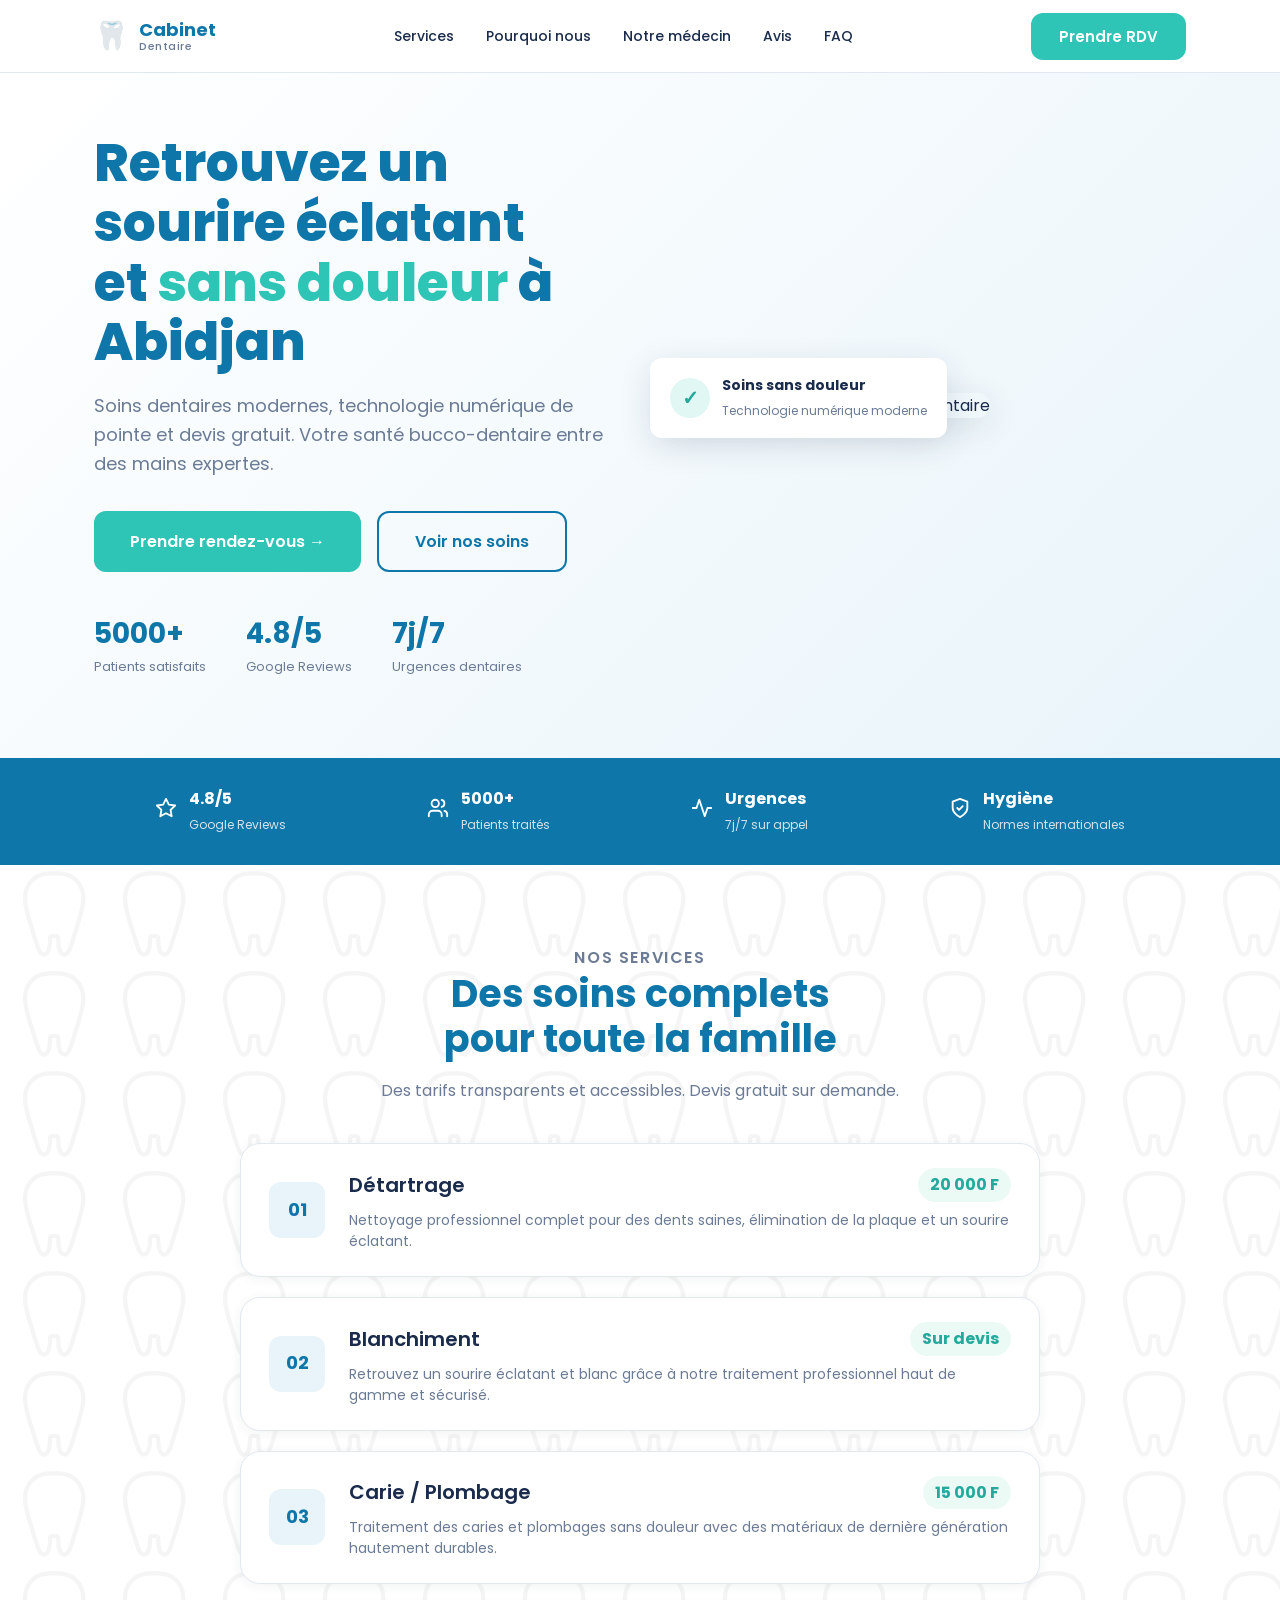
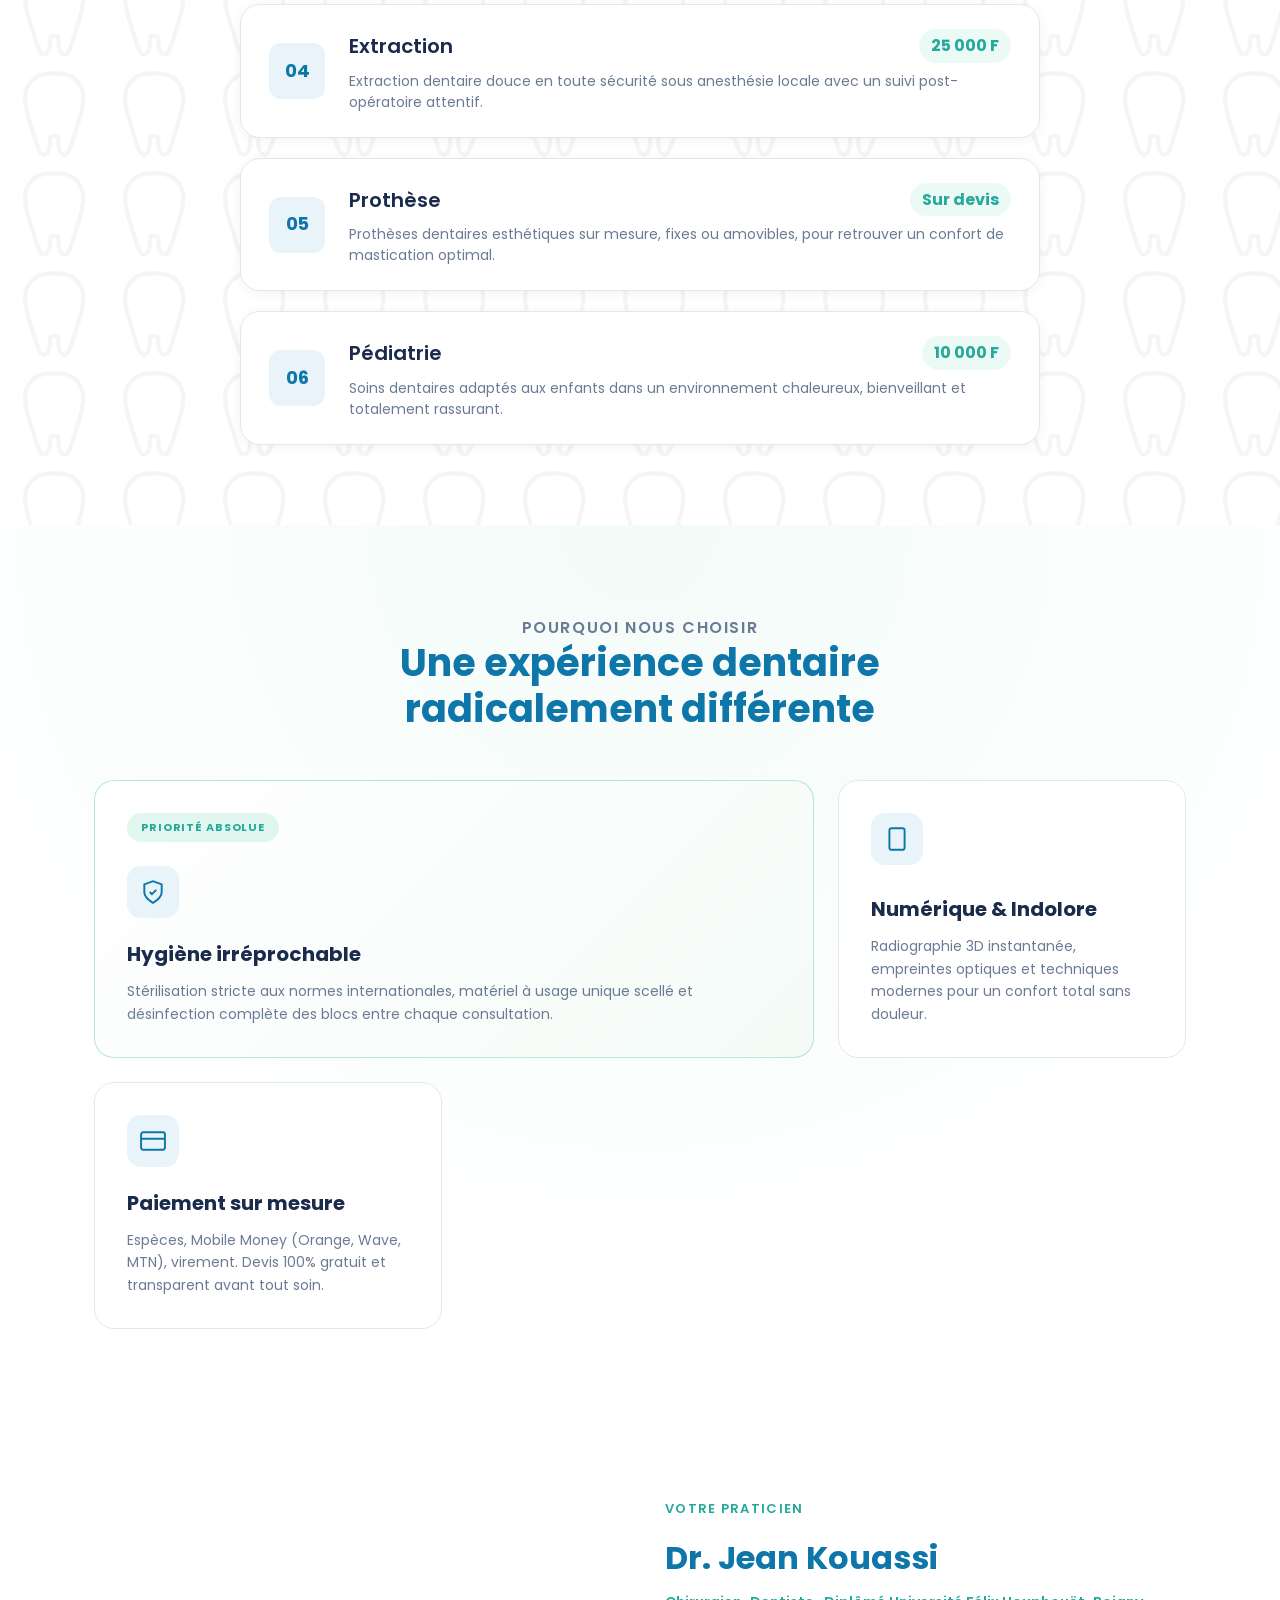
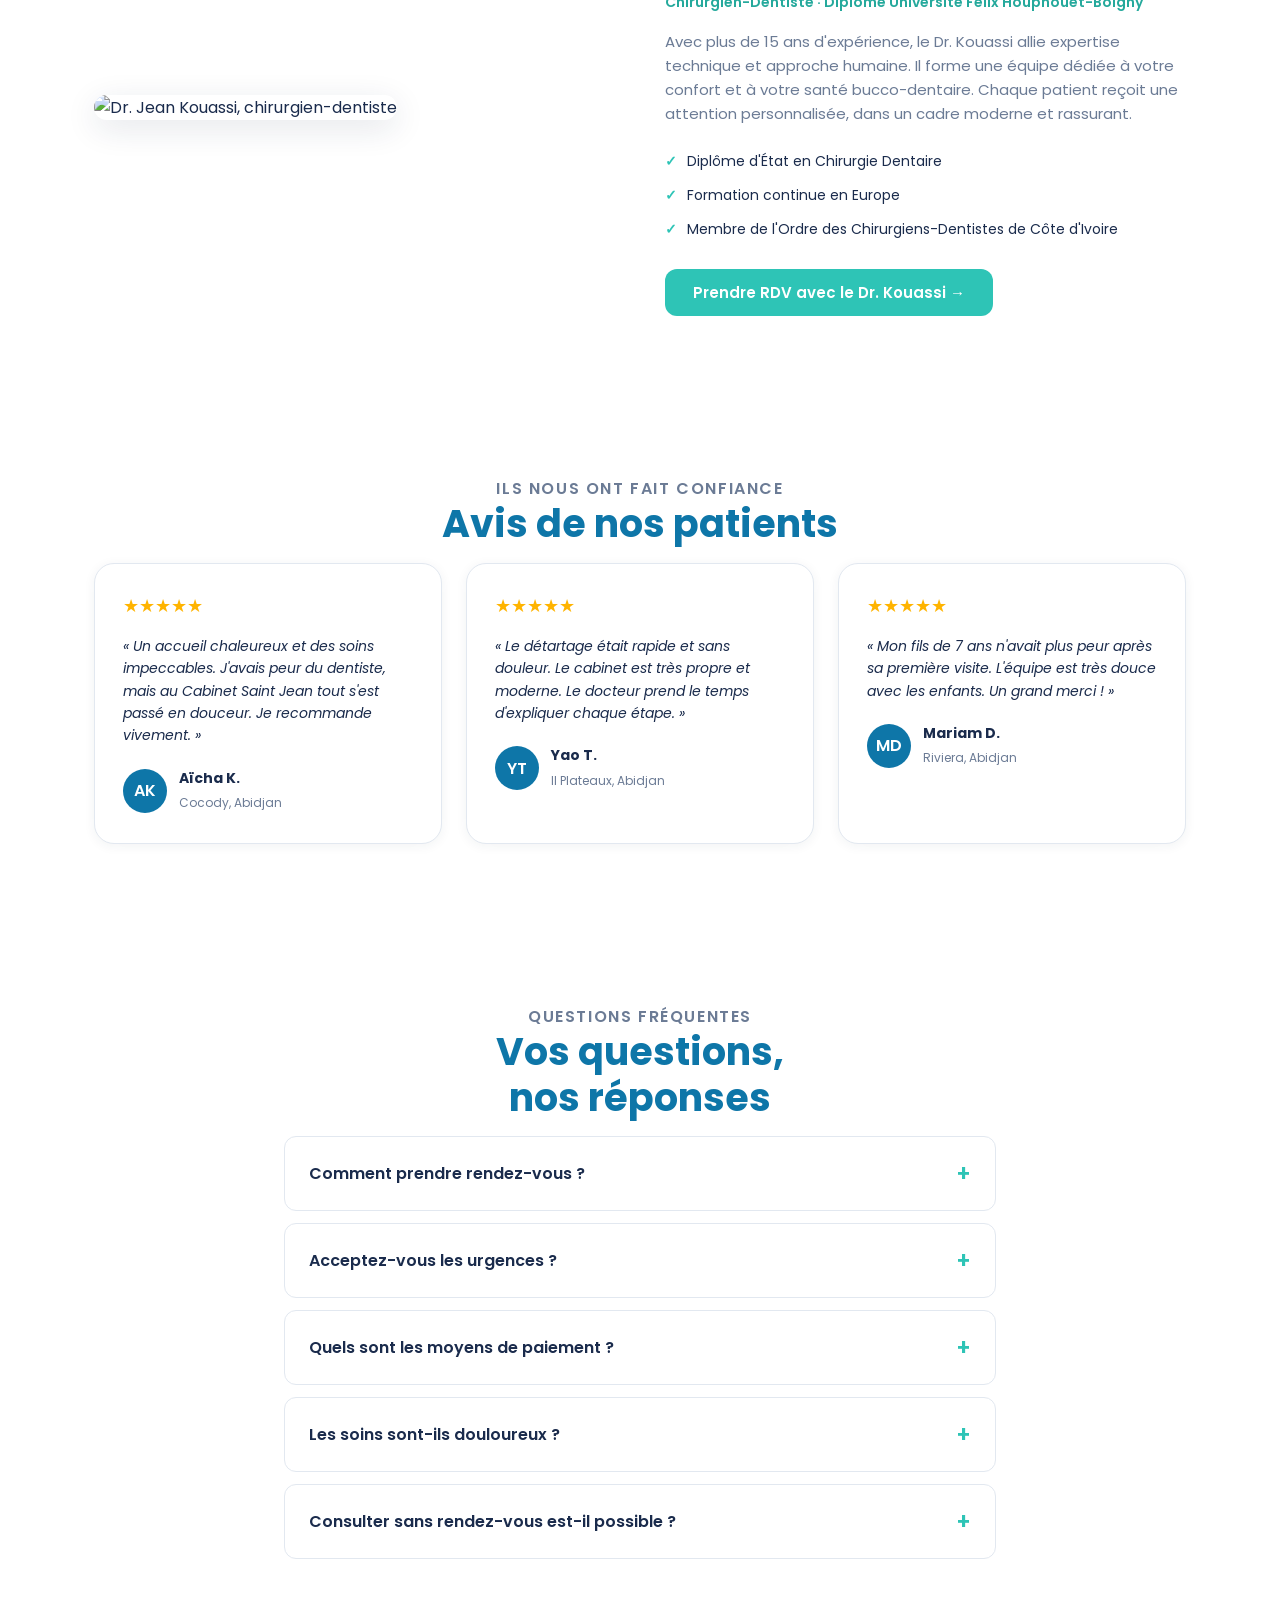
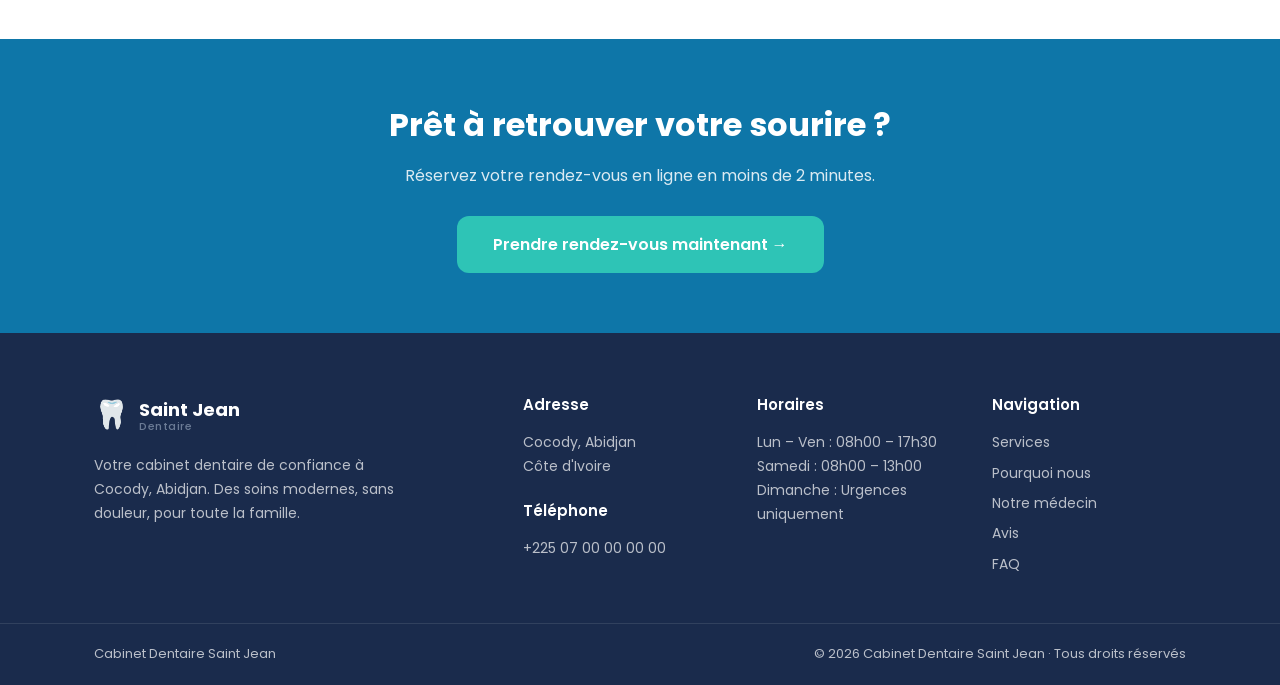
==== commit 24c586d9: "Add files via upload" ====
--- a/index.html
+++ b/index.html
@@ -3,7 +3,7 @@
 <head>
   <meta charset="UTF-8" />
   <meta name="viewport" content="width=device-width, initial-scale=1.0" />
-  <title>Cabinet Dentaire Saint Jean — Cocody Abidjan</title>
+  <title>Cabinet Dentaire  —  Abidjan</title>
   <meta name="description" content="Cabinet dentaire moderne à Cocody, Abidjan. Détartrage, blanchiment, soins sans douleur. Prenez rendez-vous en ligne et recevez votre ticket de confirmation." />
   <link rel="preconnect" href="https://fonts.googleapis.com">
   <link rel="preconnect" href="https://fonts.gstatic.com" crossorigin>
@@ -18,7 +18,7 @@
     <div class="container header-inner">
       <a href="#hero" class="logo">
         <span class="logo-icon">🦷</span>
-        <span class="logo-text"><strong>Saint Jean</strong><small>Dentaire</small></span>
+        <span class="logo-text"><strong>Cabinet</strong><small>Dentaire</small></span>
       </a>
       <nav class="nav" id="nav">
         <a href="#services">Services</a>
@@ -27,7 +27,7 @@
         <a href="#avis">Avis</a>
         <a href="#faq">FAQ</a>
       </nav>
-      <button class="btn btn-cta" onclick="openBookingModal()">Prendre RDV</button>
+      <button class="btn btn-cta" onclick="window.location.href='rdv.html'">Prendre RDV</button>
       <button class="burger" id="burger" aria-label="Menu">☰</button>
     </div>
   </header>
@@ -36,8 +36,7 @@
   <section class="hero" id="hero">
     <div class="container hero-inner">
       <div class="hero-content">
-        <p class="hero-badge">🦷 Cabinet Dentaire Saint Jean · Cocody, Abidjan</p>
-        <h1>Retrouvez un sourire éclatant<br>et <span class="text-accent">sans douleur</span> à Cocody</h1>
+        <h1>Retrouvez un sourire éclatant<br>et <span class="text-accent">sans douleur</span> à Abidjan</h1>
         <p class="hero-sub">Soins dentaires modernes, technologie numérique de pointe et devis gratuit. Votre santé bucco-dentaire entre des mains expertes.</p>
         <div class="hero-actions">
           <button class="btn btn-cta btn-lg" onclick="openBookingModal()">Prendre rendez-vous →</button>
@@ -60,90 +59,218 @@
   </section>
 
   <!-- TRUST BAR -->
-  <section class="trust-bar">
-    <div class="container trust-inner">
-      <div class="trust-item"><span class="trust-icon">★★★★★</span><div><strong>4.8/5</strong><small>Google Reviews</small></div></div>
-      <div class="trust-item"><span class="trust-icon">👥</span><div><strong>5000+</strong><small>Patients traités</small></div></div>
-      <div class="trust-item"><span class="trust-icon">⚡</span><div><strong>Urgences</strong><small>7j/7 sur appel</small></div></div>
-      <div class="trust-item"><span class="trust-icon">🛡️</span><div><strong>Hygiène</strong><small>Normes internationales</small></div></div>
-    </div>
-  </section>
+ <section class="trust-bar">
+  <div class="container trust-inner">
+    
+    <!-- 4.8/5 Google Reviews -->
+    <div class="trust-item">
+      <span class="trust-icon">
+        <svg xmlns="http://www.w3.org/2000/svg" width="22" height="22" viewBox="0 0 24 24" fill="none" stroke="currentColor" stroke-width="2" stroke-linecap="round" stroke-linejoin="round">
+          <polygon points="12 2 15.09 8.26 22 9.27 17 14.14 18.18 21.02 12 17.77 5.82 21.02 7 14.14 2 9.27 8.91 8.26 12 2"></polygon>
+        </svg>
+      </span>
+      <div>
+        <strong>4.8/5</strong>
+        <small>Google Reviews</small>
+      </div>
+    </div>
+
+    <!-- 5000+ Patients traités -->
+    <div class="trust-item">
+      <span class="trust-icon">
+        <svg xmlns="http://www.w3.org/2000/svg" width="22" height="22" viewBox="0 0 24 24" fill="none" stroke="currentColor" stroke-width="2" stroke-linecap="round" stroke-linejoin="round">
+          <path d="M16 21v-2a4 4 0 0 0-4-4H6a4 4 0 0 0-4 4v2"></path>
+          <circle cx="9" cy="7" r="4"></circle>
+          <path d="M22 21v-2a4 4 0 0 0-3-3.87"></path>
+          <path d="M16 3.13a4 4 0 0 1 0 7.75"></path>
+        </svg>
+      </span>
+      <div>
+        <strong>5000+</strong>
+        <small>Patients traités</small>
+      </div>
+    </div>
+
+    <!-- Urgences 7j/7 -->
+    <div class="trust-item">
+      <span class="trust-icon">
+        <svg xmlns="http://www.w3.org/2000/svg" width="22" height="22" viewBox="0 0 24 24" fill="none" stroke="currentColor" stroke-width="2" stroke-linecap="round" stroke-linejoin="round">
+          <path d="M22 12h-4l-3 9L9 3l-3 9H2"></path>
+        </svg>
+      </span>
+      <div>
+        <strong>Urgences</strong>
+        <small>7j/7 sur appel</small>
+      </div>
+    </div>
+
+    <!-- Hygiène Normes internationales -->
+    <div class="trust-item">
+      <span class="trust-icon">
+        <svg xmlns="http://www.w3.org/2000/svg" width="22" height="22" viewBox="0 0 24 24" fill="none" stroke="currentColor" stroke-width="2" stroke-linecap="round" stroke-linejoin="round">
+          <path d="M12 22s8-4 8-10V5l-8-3-8 3v7c0 6 8 10 8 10z"></path>
+          <polyline points="9 12 11 14 15 10"></polyline>
+        </svg>
+      </span>
+      <div>
+        <strong>Hygiène</strong>
+        <small>Normes internationales</small>
+      </div>
+    </div>
+
+  </div>
+</section>
 
   <!-- SERVICES -->
   <section class="section section-alt" id="services">
-    <div class="container">
-      <div class="section-head">
-        <p class="eyebrow">Nos services</p>
-        <h2>Des soins complets<br>pour toute la famille</h2>
-        <p>Des tarifs transparents et accessibles. Devis gratuit sur demande.</p>
-      </div>
-      <div class="services-grid">
-        <div class="service-card">
-          <div class="service-icon">🦷</div>
-          <h3>Détartrage</h3>
-          <p>Nettoyage professionnel complet pour des dents saines et un sourire éclatant.</p>
-          <div class="service-price">20 000 F</div>
-        </div>
-        <div class="service-card">
-          <div class="service-icon">✨</div>
-          <h3>Blanchiment</h3>
-          <p>Retrouvez un sourire éclatant et blanc grâce à notre traitement professionnel.</p>
-          <div class="service-price">Sur devis</div>
-        </div>
-        <div class="service-card">
-          <div class="service-icon">🔧</div>
-          <h3>Carie / Plombage</h3>
-          <p>Traitement des caries et plombages sans douleur avec matériaux de qualité.</p>
-          <div class="service-price">15 000 F</div>
-        </div>
-        <div class="service-card">
-          <div class="service-icon">🦴</div>
-          <h3>Extraction</h3>
-          <p>Extraction dentaire en toute sécurité avec un suivi post-opératoire attentif.</p>
-          <div class="service-price">25 000 F</div>
-        </div>
-        <div class="service-card">
-          <div class="service-icon">🦿</div>
-          <h3>Prothèse</h3>
-          <p>Prothèses dentaires sur mesure, fixes ou amovibles, pour retrouver le confort.</p>
-          <div class="service-price">Sur devis</div>
-        </div>
-        <div class="service-card">
-          <div class="service-icon">🧒</div>
-          <h3>Pédiatrie</h3>
-          <p>Soins dentaires adaptés aux enfants dans un environnement bienveillant et rassurant.</p>
-          <div class="service-price">10 000 F</div>
-        </div>
-      </div>
-    </div>
-  </section>
+  <div class="dental-bg-pattern"></div>
+
+  <div class="container">
+    <div class="section-head">
+      <p class="eyebrow">Nos services</p>
+      <h2>Des soins complets<br>pour toute la famille</h2>
+      <p>Des tarifs transparents et accessibles. Devis gratuit sur demande.</p>
+    </div>
+
+    <!-- Disposition verticale -->
+    <div class="services-vertical">
+      
+      <!-- Service 01 -->
+      <div class="service-card-v">
+        <div class="service-icon">
+          <span>01</span>
+        </div>
+        <div class="service-content">
+          <div class="service-header">
+            <h3>Détartrage</h3>
+            <span class="service-price">20 000 F</span>
+          </div>
+          <p>Nettoyage professionnel complet pour des dents saines, élimination de la plaque et un sourire éclatant.</p>
+        </div>
+      </div>
+
+      <!-- Service 02 -->
+      <div class="service-card-v">
+        <div class="service-icon">
+          <span>02</span>
+        </div>
+        <div class="service-content">
+          <div class="service-header">
+            <h3>Blanchiment</h3>
+            <span class="service-price">Sur devis</span>
+          </div>
+          <p>Retrouvez un sourire éclatant et blanc grâce à notre traitement professionnel haut de gamme et sécurisé.</p>
+        </div>
+      </div>
+
+      <!-- Service 03 -->
+      <div class="service-card-v">
+        <div class="service-icon">
+          <span>03</span>
+        </div>
+        <div class="service-content">
+          <div class="service-header">
+            <h3>Carie / Plombage</h3>
+            <span class="service-price">15 000 F</span>
+          </div>
+          <p>Traitement des caries et plombages sans douleur avec des matériaux de dernière génération hautement durables.</p>
+        </div>
+      </div>
+
+      <!-- Service 04 -->
+      <div class="service-card-v">
+        <div class="service-icon">
+          <span>04</span>
+        </div>
+        <div class="service-content">
+          <div class="service-header">
+            <h3>Extraction</h3>
+            <span class="service-price">25 000 F</span>
+          </div>
+          <p>Extraction dentaire douce en toute sécurité sous anesthésie locale avec un suivi post-opératoire attentif.</p>
+        </div>
+      </div>
+
+      <!-- Service 05 -->
+      <div class="service-card-v">
+        <div class="service-icon">
+          <span>05</span>
+        </div>
+        <div class="service-content">
+          <div class="service-header">
+            <h3>Prothèse</h3>
+            <span class="service-price">Sur devis</span>
+          </div>
+          <p>Prothèses dentaires esthétiques sur mesure, fixes ou amovibles, pour retrouver un confort de mastication optimal.</p>
+        </div>
+      </div>
+
+      <!-- Service 06 -->
+      <div class="service-card-v">
+        <div class="service-icon">
+          <span>06</span>
+        </div>
+        <div class="service-content">
+          <div class="service-header">
+            <h3>Pédiatrie</h3>
+            <span class="service-price">10 000 F</span>
+          </div>
+          <p>Soins dentaires adaptés aux enfants dans un environnement chaleureux, bienveillant et totalement rassurant.</p>
+        </div>
+      </div>
+
+    </div>
+  </div>
+</section>
 
   <!-- POURQUOI NOUS -->
-  <section class="section" id="pourquoi">
-    <div class="container">
-      <div class="section-head">
-        <p class="eyebrow">Pourquoi nous choisir</p>
-        <h2>Une expérience dentaire<br>différente</h2>
-      </div>
-      <div class="features-grid">
-        <div class="feature-card">
-          <div class="feature-icon">🛡️</div>
+  <section class="section section-why" id="pourquoi">
+  <div class="container">
+    <div class="section-head text-center">
+      <p class="eyebrow">Pourquoi nous choisir</p>
+      <h2>Une expérience dentaire<br>radicalement différente</h2>
+    </div>
+
+    <div class="bento-grid">
+      <!-- Carte Vedette (Occupe 2 colonnes sur desktop) -->
+      <div class="bento-card bento-hero">
+        <div class="bento-badge">Priorité Absolue</div>
+        <div class="bento-icon-wrapper">
+          <svg viewBox="0 0 24 24" fill="none" stroke="currentColor" stroke-width="1.8"><path d="M12 22s8-4 8-10V5l-8-3-8 3v7c0 6 8 10 8 10z"/><path d="m9 12 2 2 4-4"/></svg>
+        </div>
+        <div class="bento-content">
           <h3>Hygiène irréprochable</h3>
-          <p>Stérilisation aux normes internationales, matériel à usage unique, locaux désinfectés entre chaque patient.</p>
-        </div>
-        <div class="feature-card">
-          <div class="feature-icon">📱</div>
-          <h3>Numérique sans douleur</h3>
-          <p>Radiographie numérique, empreintes 3D et techniques modernes pour des soins précis et indolores.</p>
-        </div>
-        <div class="feature-card">
-          <div class="feature-icon">💳</div>
-          <h3>Paiement flexible</h3>
-          <p>Espèces, Mobile Money, virement. Devis gratuit et transparent avant tout traitement.</p>
-        </div>
-      </div>
-    </div>
-  </section>
+          <p>Stérilisation stricte aux normes internationales, matériel à usage unique scellé et désinfection complète des blocs entre chaque consultation.</p>
+        </div>
+        <div class="bento-glow"></div>
+      </div>
+
+      <!-- Carte 2 : Technologie -->
+      <div class="bento-card">
+        <div class="bento-icon-wrapper">
+          <svg viewBox="0 0 24 24" fill="none" stroke="currentColor" stroke-width="1.8"><rect x="5" y="2" width="14" height="20" rx="2" ry="2"/><line x1="12" y1="18" x2="12.01" y2="18"/></svg>
+        </div>
+        <div class="bento-content">
+          <h3>Numérique & Indolore</h3>
+          <p>Radiographie 3D instantanée, empreintes optiques et techniques modernes pour un confort total sans douleur.</p>
+        </div>
+        <div class="bento-glow"></div>
+      </div>
+
+      <!-- Carte 3 : Paiement -->
+      <div class="bento-card">
+        <div class="bento-icon-wrapper">
+          <svg viewBox="0 0 24 24" fill="none" stroke="currentColor" stroke-width="1.8"><rect x="1" y="4" width="22" height="16" rx="2" ry="2"/><line x1="1" y1="10" x2="23" y2="10"/></svg>
+        </div>
+        <div class="bento-content">
+          <h3>Paiement sur mesure</h3>
+          <p>Espèces, Mobile Money (Orange, Wave, MTN), virement. Devis 100% gratuit et transparent avant tout soin.</p>
+        </div>
+        <div class="bento-glow"></div>
+      </div>
+    </div>
+  </div>
+</section>
 
   <!-- MEDECIN -->
   <section class="section section-alt" id="medecin">
@@ -368,5 +495,52 @@
   </div>
 
   <script type="module" src="app.js"></script>
+  <script>
+  document.addEventListener('DOMContentLoaded', () => {
+    const observerOptions = {
+      root: null,
+      threshold: 0.2 // Se déclenche quand 20% de la section est visible à l'écran
+    };
+
+    const observer = new IntersectionObserver((entries, observer) => {
+      entries.forEach(entry => {
+        if (entry.isIntersecting) {
+          // Ajoute la classe .visible à chaque carte dès que la section apparaît
+          const items = entry.target.querySelectorAll('.trust-item');
+          items.forEach(item => item.classList.add('visible'));
+          
+          // Stoppe l'observation une fois l'animation jouée
+          observer.unobserve(entry.target);
+        }
+      });
+    }, observerOptions);
+
+    const trustSection = document.querySelector('.trust-bar');
+    if (trustSection) {
+      observer.observe(trustSection);
+    }
+  });
+</script>
+<script>
+  document.addEventListener('DOMContentLoaded', () => {
+    const serviceCards = document.querySelectorAll('.service-card-v');
+
+    const observerOptions = {
+      root: null,
+      threshold: 0.15 // Déclenche quand 15% de la carte est visible
+    };
+
+    const serviceObserver = new IntersectionObserver((entries, observer) => {
+      entries.forEach(entry => {
+        if (entry.isIntersecting) {
+          entry.target.classList.add('visible');
+          observer.unobserve(entry.target); // Stoppe l'observation une fois affiché
+        }
+      });
+    }, observerOptions);
+
+    serviceCards.forEach(card => serviceObserver.observe(card));
+  });
+</script>
 </body>
 </html>
--- a/styles.css
+++ b/styles.css
@@ -54,6 +54,7 @@
 }
 .btn-cta:hover {
   background: var(--accent-dark);
+  letter-spacing: 1px;
   transform: translateY(-2px);
   box-shadow: 0 6px 20px rgba(46, 196, 182, 0.35);
 }
@@ -100,16 +101,65 @@
   display: flex;
   gap: 32px;
 }
+
 .nav a {
   color: var(--text);
   text-decoration: none;
   font-size: 14px;
   font-weight: 500;
   transition: color var(--transition);
-}
-.nav a:hover { color: var(--primary); }
-.burger { display: none; background: none; border: none; font-size: 24px; cursor: pointer; color: var(--text); }
-
+  
+  position: relative;
+  padding: 6px 0;
+  display: inline-block;
+  overflow: hidden;
+}
+
+/* Couleurs médicales */
+:root {
+  --green-medical: #10b981; /* Vert médical */
+  --blue-medical: #0284c7;  /* Bleu médical */
+}
+
+/* Pseudo-éléments pour les deux barres */
+.nav a::before,
+.nav a::after {
+  content: "";
+  position: absolute;
+  left: 0;
+  right: 0;
+  height: 2px;
+  transition: transform 0.35s cubic-bezier(0.4, 0, 0.2, 1);
+}
+
+/* BARRE DU HAUT : Vert médical (de droite vers la gauche) */
+.nav a::before {
+  top: 0;
+  background-color: var(--green-medical);
+  transform: translateX(101%);
+}
+
+/* BARRE DU BAS : Bleu médical (de gauche vers la droite) */
+.nav a::after {
+  bottom: 0;
+  background-color: var(--blue-medical);
+  transform: translateX(-101%);
+}
+
+/* ANIMATION DES BARRES AU SURVOL (Le texte garde sa couleur d'origine) */
+.nav a:hover::before,
+.nav a:hover::after {
+  transform: translateX(0);
+}
+
+.burger { 
+  display: none; 
+  background: none; 
+  border: none; 
+  font-size: 24px; 
+  cursor: pointer; 
+  color: var(--text); 
+}
 /* HERO */
 .hero { padding: 60px 0 80px; background: linear-gradient(135deg, var(--white) 0%, var(--primary-light) 100%); }
 .hero-inner { display: flex; align-items: center; gap: 60px; }
@@ -176,17 +226,92 @@
 .hero-card span { font-size: 12px; color: var(--text-muted); }
 
 /* TRUST BAR */
-.trust-bar { background: var(--primary); padding: 28px 0; }
-.trust-inner { display: flex; justify-content: space-around; flex-wrap: wrap; gap: 20px; }
-.trust-item { display: flex; align-items: center; gap: 12px; color: var(--white); }
-.trust-icon { font-size: 22px; }
+.trust-bar { 
+  background: var(--primary); 
+  padding: 28px 0; 
+  overflow: hidden;
+}
+
+.trust-inner { 
+  display: flex; 
+  justify-content: space-around; 
+  flex-wrap: wrap; 
+  gap: 20px; 
+}
+
+.trust-item { 
+  display: flex; 
+  align-items: center; 
+  gap: 12px; 
+  color: var(--white); 
+  
+  /* État initial : masqué et décalé vers le bas */
+  opacity: 0;
+  transform: translateY(30px) scale(0.95);
+  
+  /* Transition fluide quand la classe .visible est ajoutée */
+  transition: opacity 0.6s cubic-bezier(0.16, 1, 0.3, 1), 
+              transform 0.6s cubic-bezier(0.16, 1, 0.3, 1);
+}
+
+/* État animé une fois visible à l'écran */
+.trust-item.visible {
+  opacity: 1;
+  transform: translateY(0) scale(1);
+}
+
+/* Délais d'apparition en cascade */
+.trust-item:nth-child(1).visible { transition-delay: 0.1s; }
+.trust-item:nth-child(2).visible { transition-delay: 0.35s; }
+.trust-item:nth-child(3).visible { transition-delay: 0.50s; }
+.trust-item:nth-child(4).visible { transition-delay: 0.60s; }
+
+/* Animation au survol (Hover) */
+.trust-item:hover {
+  transform: translateY(-4px) scale(1.05) !important;
+  filter: drop-shadow(0 4px 8px rgba(0, 0, 0, 0.15));
+}
+
+.trust-icon { 
+  font-size: 22px; 
+  display: inline-block;
+  transition: transform 0.3s ease;
+}
+
+.trust-item:hover .trust-icon {
+  transform: scale(1.2) rotate(5deg);
+}
+
 .trust-item strong { display: block; font-size: 16px; }
 .trust-item small { font-size: 12px; opacity: 0.8; }
 
 /* SECTIONS */
 .section { padding: 80px 0; }
-.section-alt { background: var(--bg-alt); }
-.section-head { text-align: center; max-width: 600px; margin: 0 auto 50px; }
+/* SECTION ET MOTIF DENTAIRE DE FOND */
+#services {
+  position: relative;
+  overflow: hidden;
+
+  /* Espacement en haut et en bas */
+  padding-top: 80px;
+  padding-bottom: 80px;
+}
+
+.dental-bg-pattern {
+  position: absolute;
+  top: 0; left: 0; right: 0; bottom: 0;
+  pointer-events: none;
+  opacity: 0.04; /* Filigrane très doux */
+  background-image: url("data:image/svg+xml,%3Csvg xmlns='http://www.w3.org/2000/svg' width='80' height='80' viewBox='0 0 24 24' fill='none' stroke='%23000' stroke-width='1'%3E%3Cpath d='M12 2C8.5 2 6 4.5 6 8c0 3 1.5 6.5 2.5 10 .5 1.5 1 3.5 2 3.5s1.5-1.5 1.5-3c0-1.5 0-1.5 1-1.5s1 0 1 1.5c0 1.5.5 3 1.5 3s1.5-2 2-3.5c1-3.5 2.5-7 2.5-10 0-3.5-2.5-6-6-6z'/%3E%3C/svg%3E");
+  background-size: 100px 100px;
+  z-index: 0;
+}
+
+#services .container {
+  position: relative;
+  z-index: 1;
+}
+
 .eyebrow {
   color: var(--accent-dark);
   font-size: 13px;
@@ -195,70 +320,269 @@
   letter-spacing: 0.1em;
   margin-bottom: 12px;
 }
+
 .section-head h2 {
   font-size: clamp(26px, 4vw, 38px);
   font-weight: 700;
   color: var(--primary);
   line-height: 1.2;
   margin-bottom: 16px;
-}
-.section-head p { color: var(--text-muted); font-size: 16px; }
-
-/* SERVICES */
-.services-grid {
+  text-align: center;
+}
+
+.section-head p { color: var(--text-muted); font-size: 16px; text-align: center; max-width: 600px; margin: 0 auto; }
+
+/* CONTENEUR VERTICAL */
+.services-vertical {
+  display: flex;
+  flex-direction: column;
+  gap: 20px;
+  max-width: 800px;
+  margin: 40px auto 0 auto;
+}
+
+/* CARTE SERVICE VERTICALE */
+.service-card-v {
+  background: var(--white);
+  border-radius: var(--radius-lg);
+  padding: 24px 28px;
+  box-shadow: var(--shadow);
+  border: 1px solid var(--border);
+  display: flex;
+  align-items: center;
+  gap: 24px;
+
+  /* État masqué avant le scroll */
+  opacity: 0;
+  transform: translateY(35px);
+  transition: opacity 0.6s cubic-bezier(0.16, 1, 0.3, 1),
+              transform 0.6s cubic-bezier(0.16, 1, 0.3, 1),
+              box-shadow 0.3s ease, border-color 0.3s ease;
+}
+
+/* Apparition au scroll via JS */
+.service-card-v.visible {
+  opacity: 1;
+  transform: translateY(0);
+}
+
+.service-card-v:hover {
+  transform: translateY(-4px) !important;
+  box-shadow: var(--shadow-lg);
+  border-color: var(--accent);
+}
+
+/* ICONES */
+/* STYLE DES NUMÉROS */
+.service-icon {
+  width: 56px;
+  height: 56px;
+  min-width: 56px;
+  background: var(--primary-light);
+  border-radius: var(--radius);
+  display: flex;
+  align-items: center;
+  justify-content: center;
+  transition: background-color 0.3s ease, transform 0.3s ease;
+}
+
+.service-icon span {
+  font-size: 18px;
+  font-weight: 700;
+  color: var(--primary);
+  letter-spacing: -0.5px;
+  transition: color 0.3s ease, transform 0.3s ease;
+}
+
+/* Effet interactif au survol (Hover) */
+.service-card-v:hover .service-icon {
+  background-color: var(--primary);
+  transform: scale(1.08);
+}
+
+.service-card-v:hover .service-icon span {
+  color: var(--white);
+}
+
+/* CONTENU */
+.service-content {
+  flex: 1;
+}
+
+.service-header {
+  display: flex;
+  justify-content: space-between;
+  align-items: center;
+  margin-bottom: 8px;
+}
+
+.service-card-v h3 {
+  font-size: 20px;
+  font-weight: 600;
+  color: var(--text);
+  margin: 0;
+}
+
+.service-price {
+  font-size: 16px;
+  font-weight: 700;
+  color: var(--accent-dark);
+  background: rgba(16, 185, 129, 0.08);
+  padding: 4px 12px;
+  border-radius: 20px;
+}
+
+.service-card-v p {
+  color: var(--text-muted);
+  font-size: 14px;
+  margin: 0;
+  line-height: 1.5;
+}
+
+/* RESPONSIVE SMARTPHONE */
+@media (max-width: 600px) {
+  .service-card-v {
+    flex-direction: column;
+    align-items: flex-start;
+    gap: 16px;
+  }
+  .service-header {
+    width: 100%;
+  }
+}
+
+
+/* FEATURES */
+.section-why {
+  padding: 90px 0;
+  background: radial-gradient(circle at 50% 0%, rgba(16, 185, 129, 0.05) 0%, transparent 70%);
+}
+
+.text-center {
+  text-align: center;
+  max-width: 600px;
+  margin: 0 auto 48px auto;
+}
+
+/* GRILLE BENTO ASYMÉTRIQUE */
+.bento-grid {
   display: grid;
   grid-template-columns: repeat(3, 1fr);
   gap: 24px;
 }
-.service-card {
-  background: var(--white);
-  border-radius: var(--radius-lg);
-  padding: 36px 28px;
-  box-shadow: var(--shadow);
-  transition: all var(--transition);
+
+/* CARTE DE BASE */
+.bento-card {
+  position: relative;
+  background: var(--white);
   border: 1px solid var(--border);
-}
-.service-card:hover {
+  border-radius: 20px;
+  padding: 32px;
+  display: flex;
+  flex-direction: column;
+  justify-content: space-between;
+  overflow: hidden;
+  transition: transform 0.4s cubic-bezier(0.16, 1, 0.3, 1), 
+              border-color 0.4s ease, 
+              box-shadow 0.4s ease;
+}
+
+/* CARTE VEDETTE (Taille doublée) */
+.bento-hero {
+  grid-column: span 2;
+  background: linear-gradient(135deg, #ffffff 0%, #f4fbf7 100%);
+  border-color: rgba(16, 185, 129, 0.3);
+}
+
+.bento-badge {
+  align-self: flex-start;
+  background: rgba(16, 185, 129, 0.12);
+  color: var(--accent-dark, #059669);
+  font-size: 11px;
+  font-weight: 700;
+  text-transform: uppercase;
+  letter-spacing: 0.08em;
+  padding: 6px 14px;
+  border-radius: 100px;
+  margin-bottom: 24px;
+}
+
+/* ICONES ET CONTENU */
+.bento-icon-wrapper {
+  width: 52px;
+  height: 52px;
+  background: var(--primary-light, #e0f2fe);
+  border-radius: 14px;
+  display: flex;
+  align-items: center;
+  justify-content: center;
+  margin-bottom: 20px;
+  transition: transform 0.3s ease, background-color 0.3s ease;
+}
+
+.bento-icon-wrapper svg {
+  width: 26px;
+  height: 26px;
+  stroke: var(--primary, #0284c7);
+  transition: stroke 0.3s ease;
+}
+
+.bento-content h3 {
+  font-size: 20px;
+  font-weight: 700;
+  color: var(--text);
+  margin-bottom: 10px;
+}
+
+.bento-content p {
+  color: var(--text-muted);
+  font-size: 14px;
+  line-height: 1.6;
+  margin: 0;
+}
+
+/* EFFET INTERACTIF DE LUMIÈRE (GLOW) */
+.bento-glow {
+  position: absolute;
+  top: -50%;
+  left: -50%;
+  width: 200%;
+  height: 200%;
+  background: radial-gradient(circle at center, rgba(2, 132, 199, 0.08) 0%, transparent 50%);
+  opacity: 0;
+  pointer-events: none;
+  transition: opacity 0.5s ease;
+}
+
+.bento-card:hover {
   transform: translateY(-6px);
-  box-shadow: var(--shadow-lg);
-  border-color: var(--accent);
-}
-.service-icon {
-  width: 56px; height: 56px;
-  background: var(--primary-light);
-  border-radius: var(--radius);
-  display: flex; align-items: center; justify-content: center;
-  font-size: 28px;
-  margin-bottom: 20px;
-}
-.service-card h3 { font-size: 20px; font-weight: 600; color: var(--text); margin-bottom: 10px; }
-.service-card p { color: var(--text-muted); font-size: 14px; margin-bottom: 16px; }
-.service-price {
-  font-size: 18px;
-  font-weight: 700;
-  color: var(--accent-dark);
-  padding-top: 14px;
-  border-top: 1px solid var(--border);
-}
-
-/* FEATURES */
-.features-grid {
-  display: grid;
-  grid-template-columns: repeat(3, 1fr);
-  gap: 32px;
-}
-.feature-card { text-align: center; padding: 20px; }
-.feature-icon {
-  width: 72px; height: 72px;
-  background: var(--accent-light);
-  border-radius: 50%;
-  display: flex; align-items: center; justify-content: center;
-  font-size: 32px;
-  margin: 0 auto 20px;
-}
-.feature-card h3 { font-size: 20px; font-weight: 600; color: var(--text); margin-bottom: 10px; }
-.feature-card p { color: var(--text-muted); font-size: 15px; }
-
+  border-color: var(--primary);
+  box-shadow: 0 20px 30px -10px rgba(0, 0, 0, 0.07);
+}
+
+.bento-card:hover .bento-glow {
+  opacity: 1;
+}
+
+.bento-card:hover .bento-icon-wrapper {
+  background: var(--primary);
+  transform: scale(1.1) rotate(-3deg);
+}
+
+.bento-card:hover .bento-icon-wrapper svg {
+  stroke: var(--white);
+}
+
+/* RESPONSIVE SMARTPHONE & TABLETTE */
+@media (max-width: 900px) {
+  .bento-grid {
+    grid-template-columns: 1fr;
+  }
+  
+  .bento-hero {
+    grid-column: span 1;
+  }
+}
 /* MEDECIN */
 .medecin-inner { display: flex; align-items: center; gap: 50px; }
 .medecin-image { flex: 1; }
